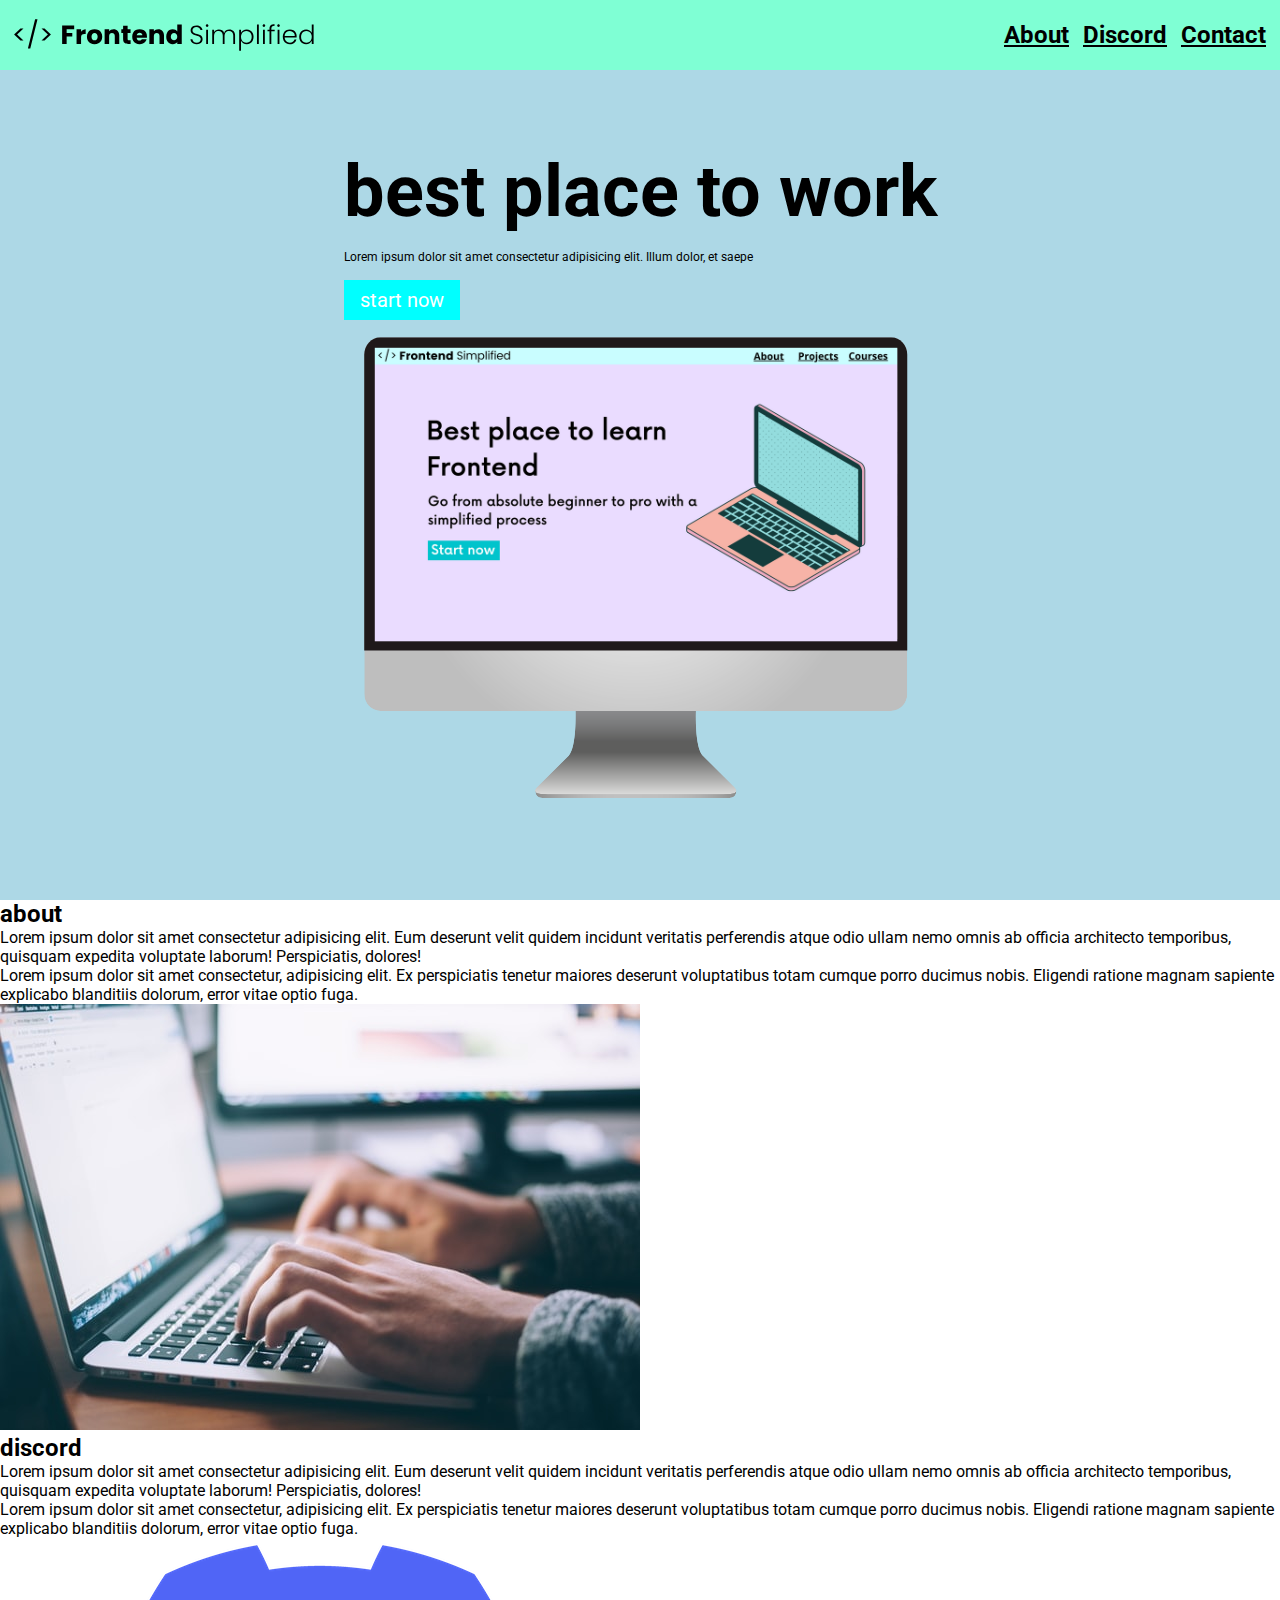
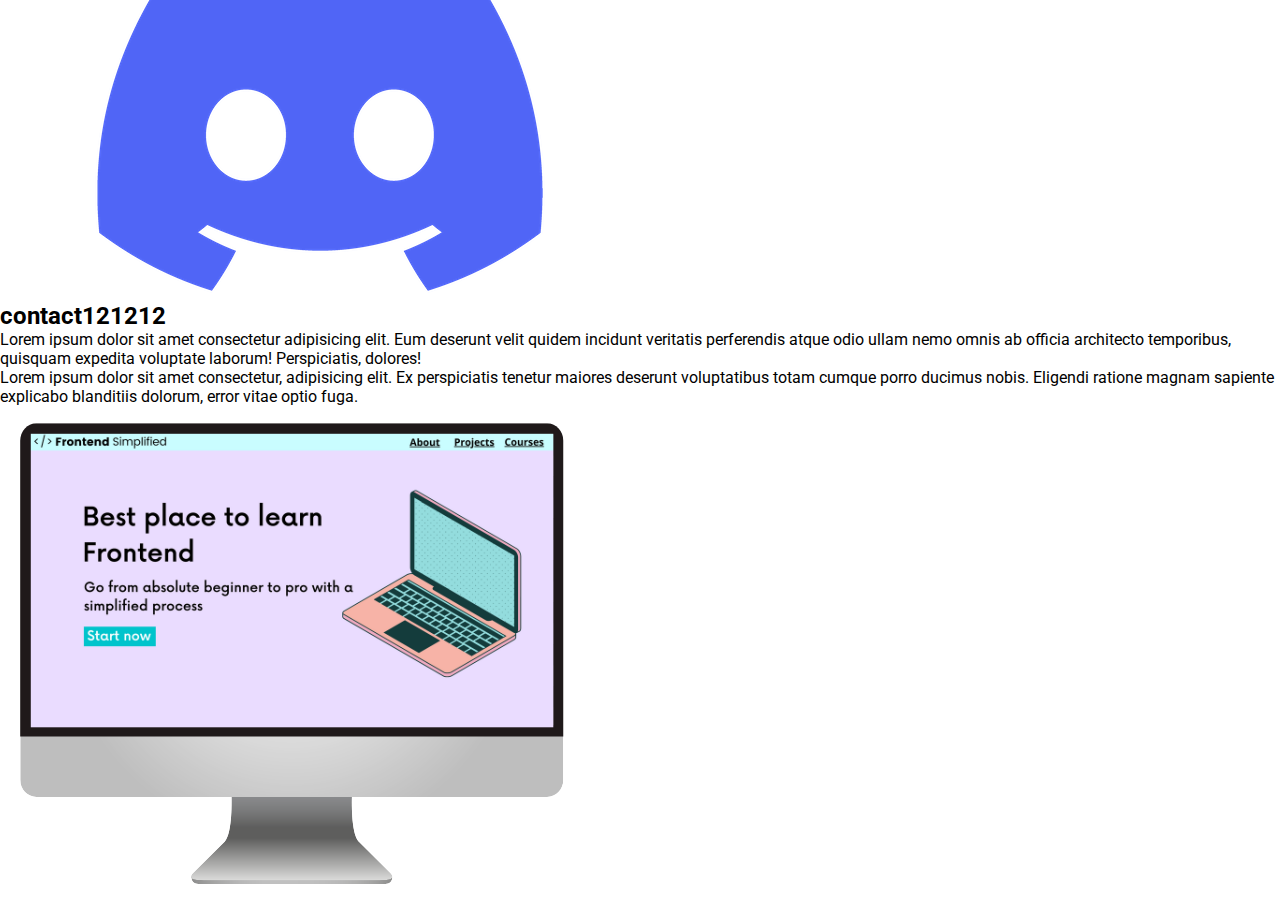
==== index.html @ 96d6c7a9 "emphasise the name" ====
<!DOCTYPE html>
<html lang="en">
  <head>
    <meta charset="UTF-8" />
    <meta http-equiv="X-UA-Compatible" content="IE=edge" />
    <meta name="viewport" content="width=device-width, initial-scale=1.0" />
    <title>Document</title>
    <link rel="stylesheet" href="style.css">
  </head>
  <body>
    <section>
      <nav>
        <img src="./POOP/FES.svg" class="logo" alt="" />
        <ul>
          <li>
            <a href="#about">About</a>
          </li>
          <li>
            <a href="#discord">Discord</a>
          </li>
          <li>
            <a href="#contact">Contact</a>
          </li>
        </ul>
      </nav>
      <header>
        <div>
          <div>
           <h1>best place to work</h1>
            <p class="subheader">
           Lorem ipsum dolor sit amet consectetur adipisicing elit. Illum dolor, et saepe</p> 
           <button>start now</button>
        </div>
         <figure>
           <img src="./POOP/laptop.png" alt="" />
         </figure>
        </div>
      </header>
    </section>



    <main>
        <section id="#about">
           <h2>about</h2>
           <div>
           <p>
            Lorem ipsum dolor sit amet consectetur adipisicing elit. Eum deserunt velit quidem incidunt veritatis perferendis atque odio ullam nemo omnis ab officia architecto temporibus, quisquam expedita voluptate laborum! Perspiciatis, dolores!
           </p>
           Lorem ipsum dolor sit amet consectetur, adipisicing elit. Ex perspiciatis tenetur maiores deserunt voluptatibus totam cumque porro ducimus nobis. Eligendi ratione magnam sapiente explicabo blanditiis dolorum, error vitae optio fuga.
           </p>
           </div>
           <figure>
            <img src="./POOP/about.jpg" alt="">
           </figure>
        </section>

        <section id="#discord">
            <h2>discord
            </h2>
            <div>
            <p>
             Lorem ipsum dolor sit amet consectetur adipisicing elit. Eum deserunt velit quidem incidunt veritatis perferendis atque odio ullam nemo omnis ab officia architecto temporibus, quisquam expedita voluptate laborum! Perspiciatis, dolores!
            </p>
            Lorem ipsum dolor sit amet consectetur, adipisicing elit. Ex perspiciatis tenetur maiores deserunt voluptatibus totam cumque porro ducimus nobis. Eligendi ratione magnam sapiente explicabo blanditiis dolorum, error vitae optio fuga.
            </p>
            </div>
            <figure>
             <img src="./POOP/discord.png" alt="">
            </figure>
         </section>
 
         <section id="#contact">
            <h2>contact121212</h2>
            <div>
            <p>
             Lorem ipsum dolor sit amet consectetur adipisicing elit. Eum deserunt velit quidem incidunt veritatis perferendis atque odio ullam nemo omnis ab officia architecto temporibus, quisquam expedita voluptate laborum! Perspiciatis, dolores!
            </p>
            Lorem ipsum dolor sit amet consectetur, adipisicing elit. Ex perspiciatis tenetur maiores deserunt voluptatibus totam cumque porro ducimus nobis. Eligendi ratione magnam sapiente explicabo blanditiis dolorum, error vitae optio fuga.
            </p>
            </div>
            <figure>
             <img src="./POOP/laptop.png" alt="">
            </figure>
         </section>
         </main>
  </body>
</html>
---- style.css ----
@import url('https://fonts.googleapis.com/css2?family=Roboto:ital,wght@0,100;0,300;0,400;0,500;0,700;0,900;1,100;1,300;1,400;1,500;1,700;1,900&display=swap'); 
*{ 
    margin: 0;
    padding: 0;
    box-sizing: border-box;
    font-family: 'Roboto', sans-serif;
}

nav{
    height: 70px;
    display: flex;
   justify-content: space-between;
   align-items: center;
   background-color: aquamarine; 
   padding: 0 14px;
}


header{
    background-color: lightblue;
    height: calc(100vh - 70px);
    display: flex;
    justify-content: center;
   align-items: center;
  
}

h1{
    font-size: 72px;
}


.subheader{
    font-size: 12px;
    margin: 16px 0 16px 0;
}

 button{
    background-color: cyan;
    color: white;
    border: none;
    padding: 8px 16px;
    font-size: 20px;
    cursor: pointer; 
}
    

a{
    color: black;
    font-size: 24px;
    font-weight: 700;
}

.logo{
   width: 300px;
}

ul{
    display: flex;
}
li{
    list-style-type: none;
    padding-left: 14px;
}
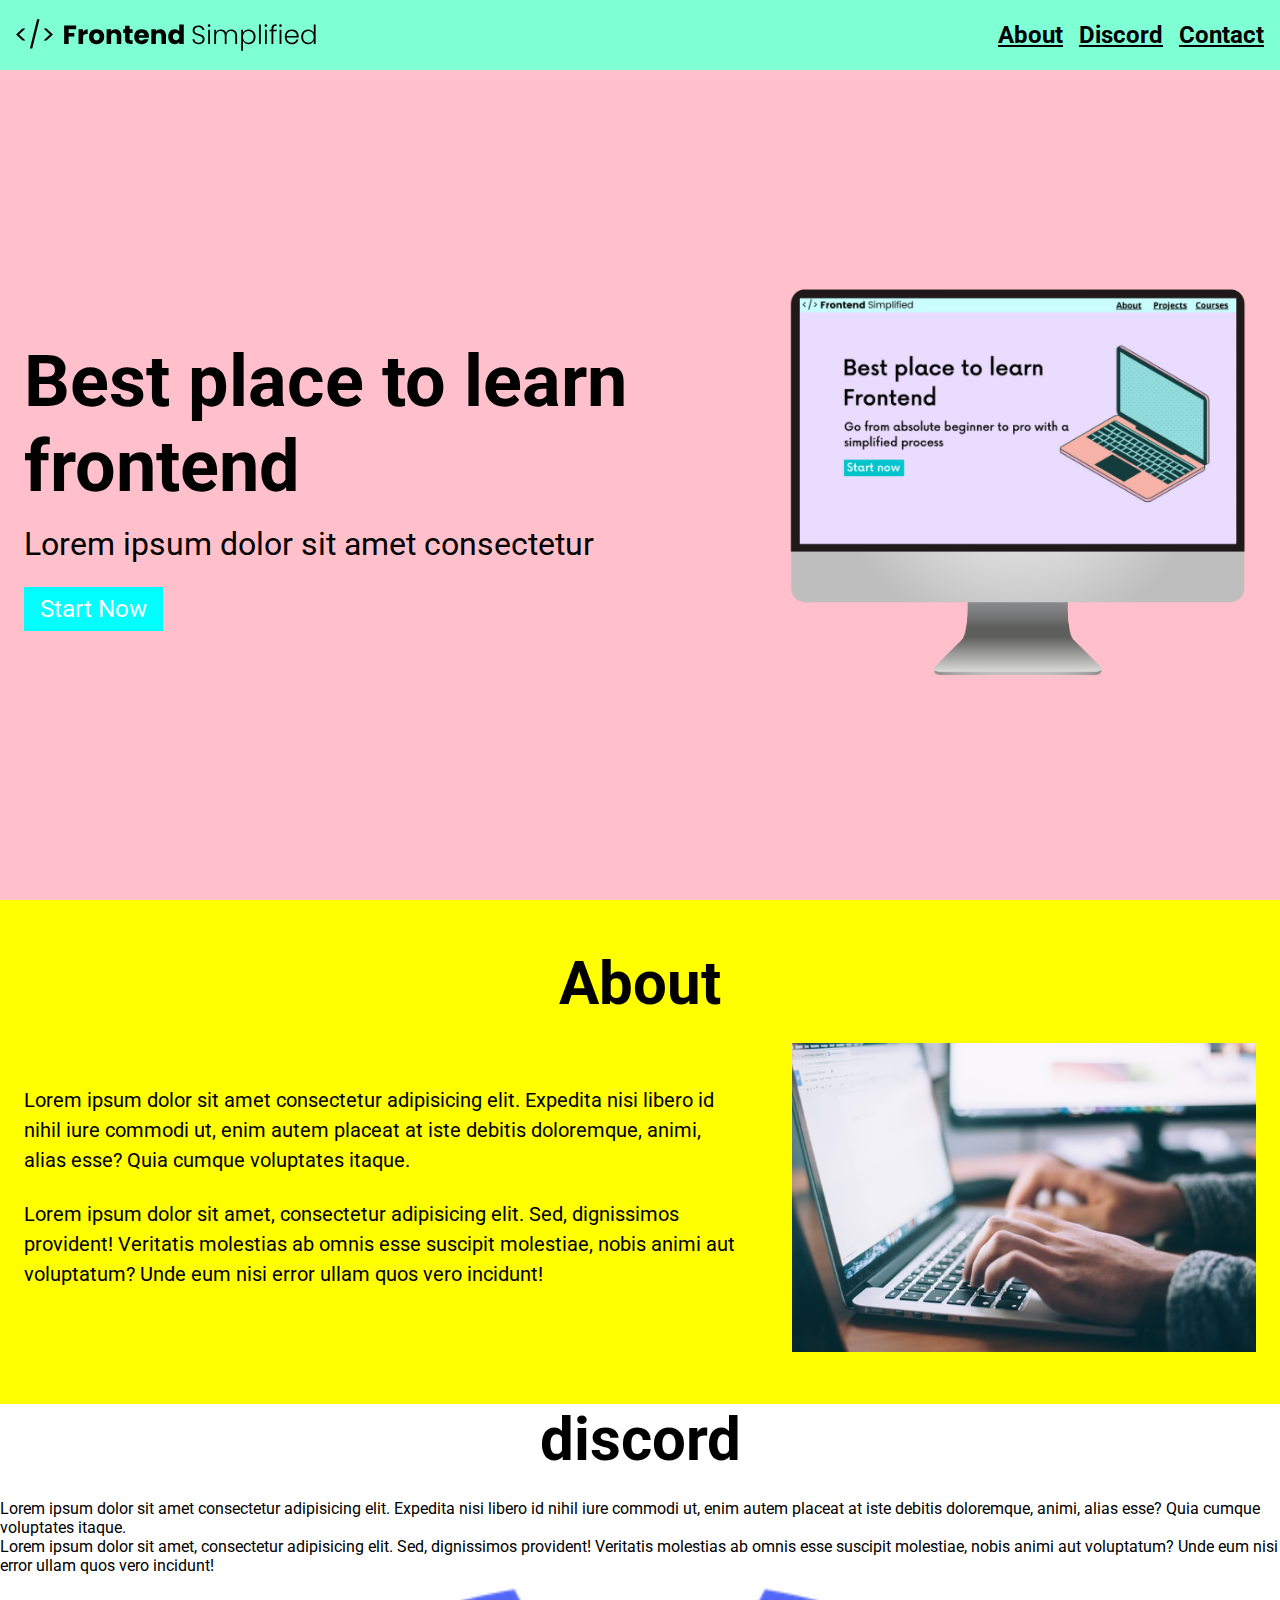
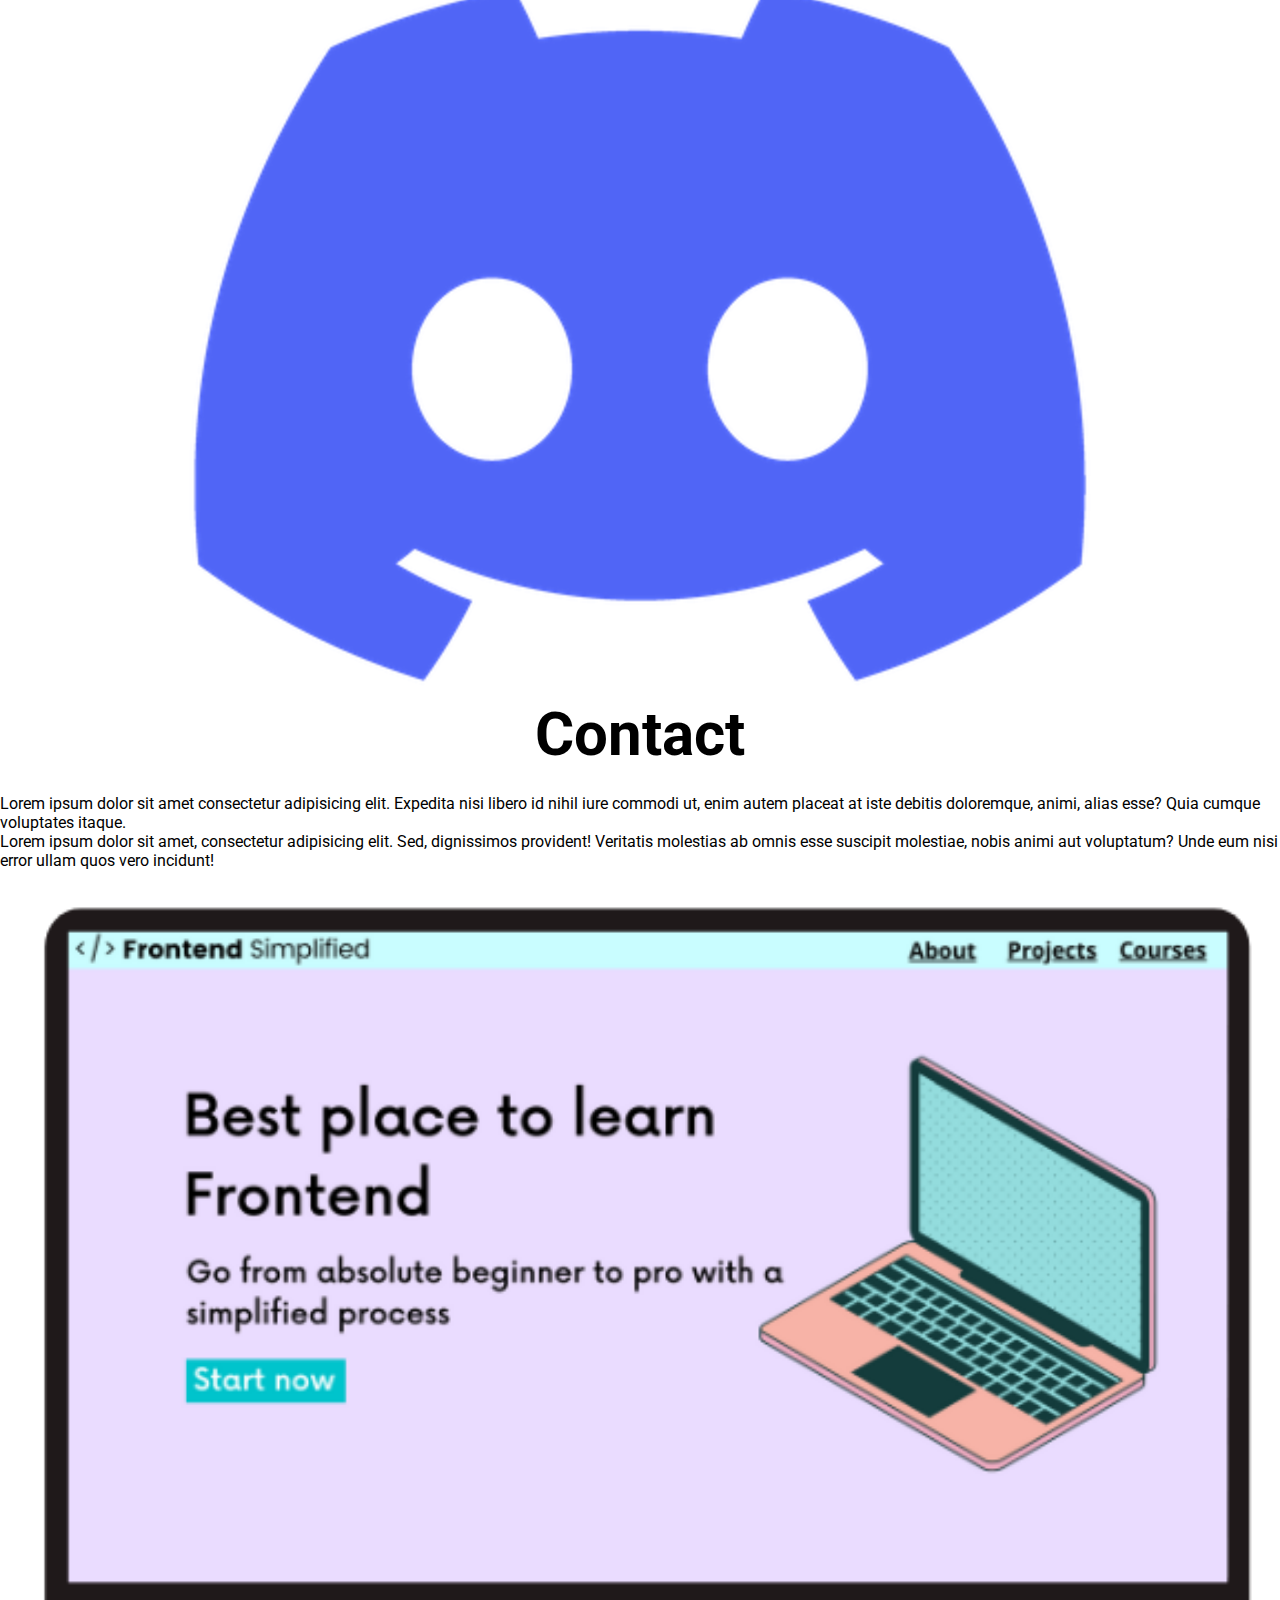
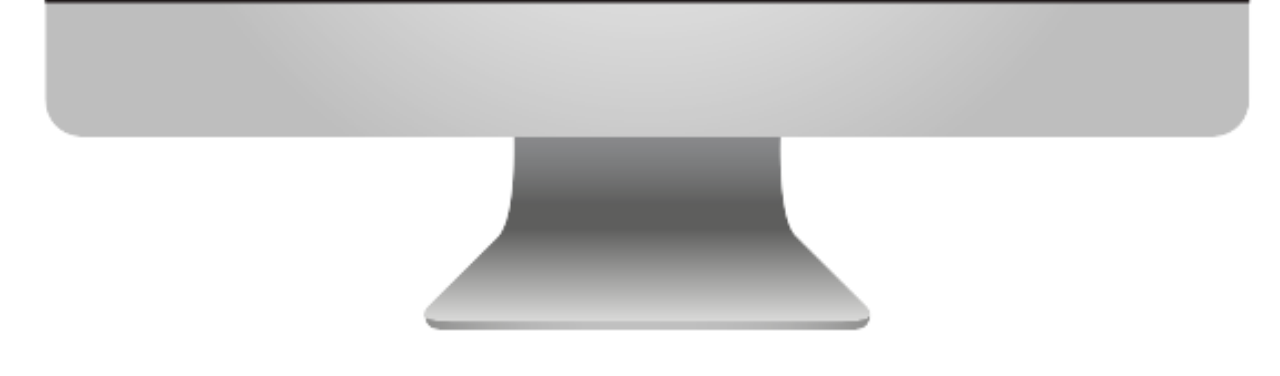
==== commit a317d639: "emphasise the name" ====
--- a/index.html
+++ b/index.html
@@ -5,84 +5,97 @@
     <meta http-equiv="X-UA-Compatible" content="IE=edge" />
     <meta name="viewport" content="width=device-width, initial-scale=1.0" />
     <title>Document</title>
-    <link rel="stylesheet" href="style.css">
+    <link rel="stylesheet" href="style.css" />
   </head>
+
   <body>
     <section>
       <nav>
         <img src="./POOP/FES.svg" class="logo" alt="" />
         <ul>
-          <li>
-            <a href="#about">About</a>
-          </li>
-          <li>
-            <a href="#discord">Discord</a>
-          </li>
-          <li>
-            <a href="#contact">Contact</a>
-          </li>
+          <li><a href="#about">About</a></li>
+          <li><a href="#discord">Discord</a></li>
+          <li><a href="#contact">Contact</a></li>
         </ul>
       </nav>
       <header>
         <div>
-          <div>
-           <h1>best place to work</h1>
-            <p class="subheader">
-           Lorem ipsum dolor sit amet consectetur adipisicing elit. Illum dolor, et saepe</p> 
-           <button>start now</button>
-        </div>
+          <div class="row">
+            <h1>Best place to learn frontend</h1>
+          </div>
+          <p class="subheader">Lorem ipsum dolor sit amet consectetur</p>
+          <button>Start Now</button>
+         </div>
          <figure>
-           <img src="./POOP/laptop.png" alt="" />
+          <img src="./POOP/laptop.png" class="lap" alt="home page" />
          </figure>
-        </div>
+         </div>
       </header>
     </section>
+    <main>
+      <section id="about">
+        <h2>About</h2>
+        <div  class="section__desription">
+          <div class="section__desription--wrapper">
+          <p class="section__desription--para">
+            Lorem ipsum dolor sit amet consectetur adipisicing elit. Expedita
+            nisi libero id nihil iure commodi ut, enim autem placeat at iste
+            debitis doloremque, animi, alias esse? Quia cumque voluptates
+            itaque.
+          </p>
+          <p class="section__desription--para">
+            Lorem ipsum dolor sit amet, consectetur adipisicing elit. Sed,
+            dignissimos provident! Veritatis molestias ab omnis esse suscipit
+            molestiae, nobis animi aut voluptatum? Unde eum nisi error ullam
+            quos vero incidunt!
+          </p>
+        </div>
+       <figure class="about__img--wrapper">
+        <img src="./POOP/about.jpg" alt="" />
+       </figure>
+       </div>
+       </section>
+      <section id="discord">
+        <h2>discord</h2>
+        <div>
+          <p>
+            Lorem ipsum dolor sit amet consectetur adipisicing elit. Expedita
+            nisi libero id nihil iure commodi ut, enim autem placeat at iste
+            debitis doloremque, animi, alias esse? Quia cumque voluptates
+            itaque.
+          </p>
+          <p>
+            Lorem ipsum dolor sit amet, consectetur adipisicing elit. Sed,
+            dignissimos provident! Veritatis molestias ab omnis esse suscipit
+            molestiae, nobis animi aut voluptatum? Unde eum nisi error ullam
+            quos vero incidunt!
+          </p>
+        </div>
+      </section>
+      <figure>
+        <img src="./POOP/discord.png" alt="" />
+      </figure>
 
-
-
-    <main>
-        <section id="#about">
-           <h2>about</h2>
-           <div>
-           <p>
-            Lorem ipsum dolor sit amet consectetur adipisicing elit. Eum deserunt velit quidem incidunt veritatis perferendis atque odio ullam nemo omnis ab officia architecto temporibus, quisquam expedita voluptate laborum! Perspiciatis, dolores!
-           </p>
-           Lorem ipsum dolor sit amet consectetur, adipisicing elit. Ex perspiciatis tenetur maiores deserunt voluptatibus totam cumque porro ducimus nobis. Eligendi ratione magnam sapiente explicabo blanditiis dolorum, error vitae optio fuga.
-           </p>
-           </div>
-           <figure>
-            <img src="./POOP/about.jpg" alt="">
-           </figure>
-        </section>
-
-        <section id="#discord">
-            <h2>discord
-            </h2>
-            <div>
-            <p>
-             Lorem ipsum dolor sit amet consectetur adipisicing elit. Eum deserunt velit quidem incidunt veritatis perferendis atque odio ullam nemo omnis ab officia architecto temporibus, quisquam expedita voluptate laborum! Perspiciatis, dolores!
-            </p>
-            Lorem ipsum dolor sit amet consectetur, adipisicing elit. Ex perspiciatis tenetur maiores deserunt voluptatibus totam cumque porro ducimus nobis. Eligendi ratione magnam sapiente explicabo blanditiis dolorum, error vitae optio fuga.
-            </p>
-            </div>
-            <figure>
-             <img src="./POOP/discord.png" alt="">
-            </figure>
-         </section>
- 
-         <section id="#contact">
-            <h2>contact121212</h2>
-            <div>
-            <p>
-             Lorem ipsum dolor sit amet consectetur adipisicing elit. Eum deserunt velit quidem incidunt veritatis perferendis atque odio ullam nemo omnis ab officia architecto temporibus, quisquam expedita voluptate laborum! Perspiciatis, dolores!
-            </p>
-            Lorem ipsum dolor sit amet consectetur, adipisicing elit. Ex perspiciatis tenetur maiores deserunt voluptatibus totam cumque porro ducimus nobis. Eligendi ratione magnam sapiente explicabo blanditiis dolorum, error vitae optio fuga.
-            </p>
-            </div>
-            <figure>
-             <img src="./POOP/laptop.png" alt="">
-            </figure>
-         </section>
-         </main>
+      <section id="Contact">
+        <h2>Contact</h2>
+        <div>
+          <p>
+            Lorem ipsum dolor sit amet consectetur adipisicing elit. Expedita
+            nisi libero id nihil iure commodi ut, enim autem placeat at iste
+            debitis doloremque, animi, alias esse? Quia cumque voluptates
+            itaque.
+          </p>
+          <p>
+            Lorem ipsum dolor sit amet, consectetur adipisicing elit. Sed,
+            dignissimos provident! Veritatis molestias ab omnis esse suscipit
+            molestiae, nobis animi aut voluptatum? Unde eum nisi error ullam
+            quos vero incidunt!
+          </p>
+        </div>
+      </section>
+      <figure>
+        <img src="./POOP/laptop.png" alt="" />
+      </figure>
+    </main>
   </body>
 </html>
--- a/style.css
+++ b/style.css
@@ -1,64 +1,112 @@
- @import url('https://fonts.googleapis.com/css2?family=Roboto:ital,wght@0,100;0,300;0,400;0,500;0,700;0,900;1,100;1,300;1,400;1,500;1,700;1,900&display=swap'); 
-*{ 
-    margin: 0;
-    padding: 0;
-    box-sizing: border-box;
-    font-family: 'Roboto', sans-serif;
+@import url("https://fonts.googleapis.com/css2?family=Roboto:ital,wght@0,100;0,300;0,400;0,500;0,700;0,900;1,100;1,300;1,400;1,500;1,700;1,900&display=swap");
+
+* {
+  padding: 0;
+  margin: 0;
+  box-sizing: border-box;
+  font-family: "Roboto", sans-serif;
 }
 
-nav{
-    height: 70px;
-    display: flex;
-   justify-content: space-between;
-   align-items: center;
-   background-color: aquamarine; 
-   padding: 0 14px;
+nav {
+  height: 70px;
+  display: flex;
+  justify-content: space-between;
+  align-items: center;
+  padding: 0 16px;
+  background-color: aquamarine;
 }
 
-
-header{
-    background-color: lightblue;
-    height: calc(100vh - 70px);
-    display: flex;
-    justify-content: center;
-   align-items: center;
-  
+header {
+  background-color: pink;
+  height: calc(100vh - 70px);
+  padding: 24px;
+  display: flex;
+  align-items: center;
+  justify-content: center;
 }
 
-h1{
-    font-size: 72px;
+h1 {
+  font-size: 72px;
 }
 
-
-.subheader{
-    font-size: 12px;
-    margin: 16px 0 16px 0;
+.subheader {
+  font-size: 32px;
+  margin: 16px 0 24px 0;
 }
 
- button{
-    background-color: cyan;
-    color: white;
-    border: none;
-    padding: 8px 16px;
-    font-size: 20px;
-    cursor: pointer; 
-}
-    
-
-a{
-    color: black;
-    font-size: 24px;
-    font-weight: 700;
+button {
+  background-color: aqua;
+  color: white;
+  border: none;
+  padding: 8px 16px;
+  font-size: 24px;
+  cursor: pointer;
 }
 
-.logo{
-   width: 300px;
+a {
+  color: black;
+  font-size: 24px;
+  font-weight: 700;
+}
+.logo {
+  width: 300px;
 }
 
-ul{
-    display: flex;
+ul {
+  display: flex;
 }
-li{
-    list-style-type: none;
-    padding-left: 14px;
+
+li {
+  list-style-type: none;
+  padding-left: 16px;
+}
+
+.row {
+  width: 100%;
+  max-width: 1300px;
+  display: flex;
+  align-items: center;
+  justify-content: center;
+}
+
+/*
+ABOUT
+
+*/
+
+#about{
+  padding: 48px 0;
+ background-color:yellow;
+}
+
+h2 {
+  font-size: 60px;
+  text-align: center;
+  margin-bottom: 24px;
+}
+
+.section__desription {
+  display: flex;
+  justify-content: center;
+  align-items: center;
+}
+
+.about__img--wrapper {
+  width: 40%;
+  padding: 0 24px;
+}
+
+img {
+  width: 100%;
+}
+
+.section__desription--wrapper{
+    width: 60%;
+    padding: 0 24px;
+}
+
+.section__desription--para{
+    font-size: 20px;
+    line-height: 1.5;
+    margin-bottom: 24px;
 }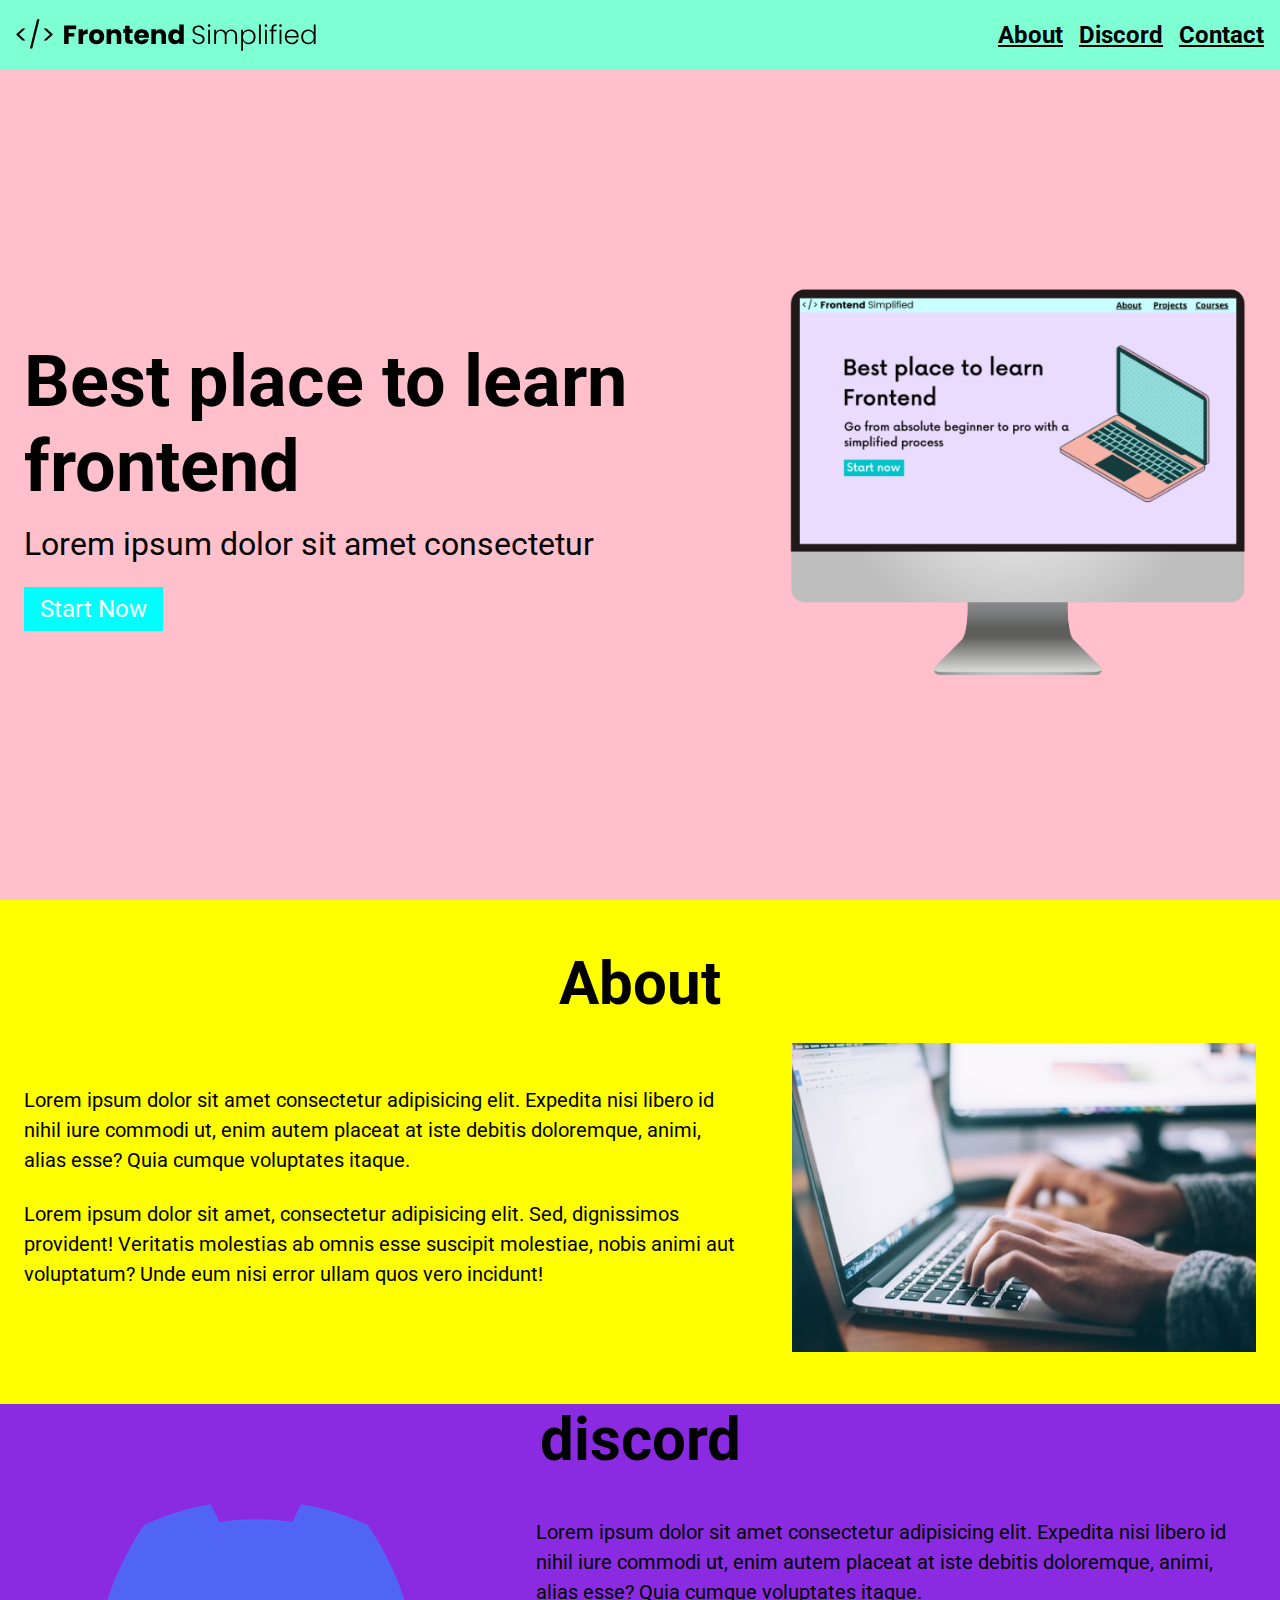
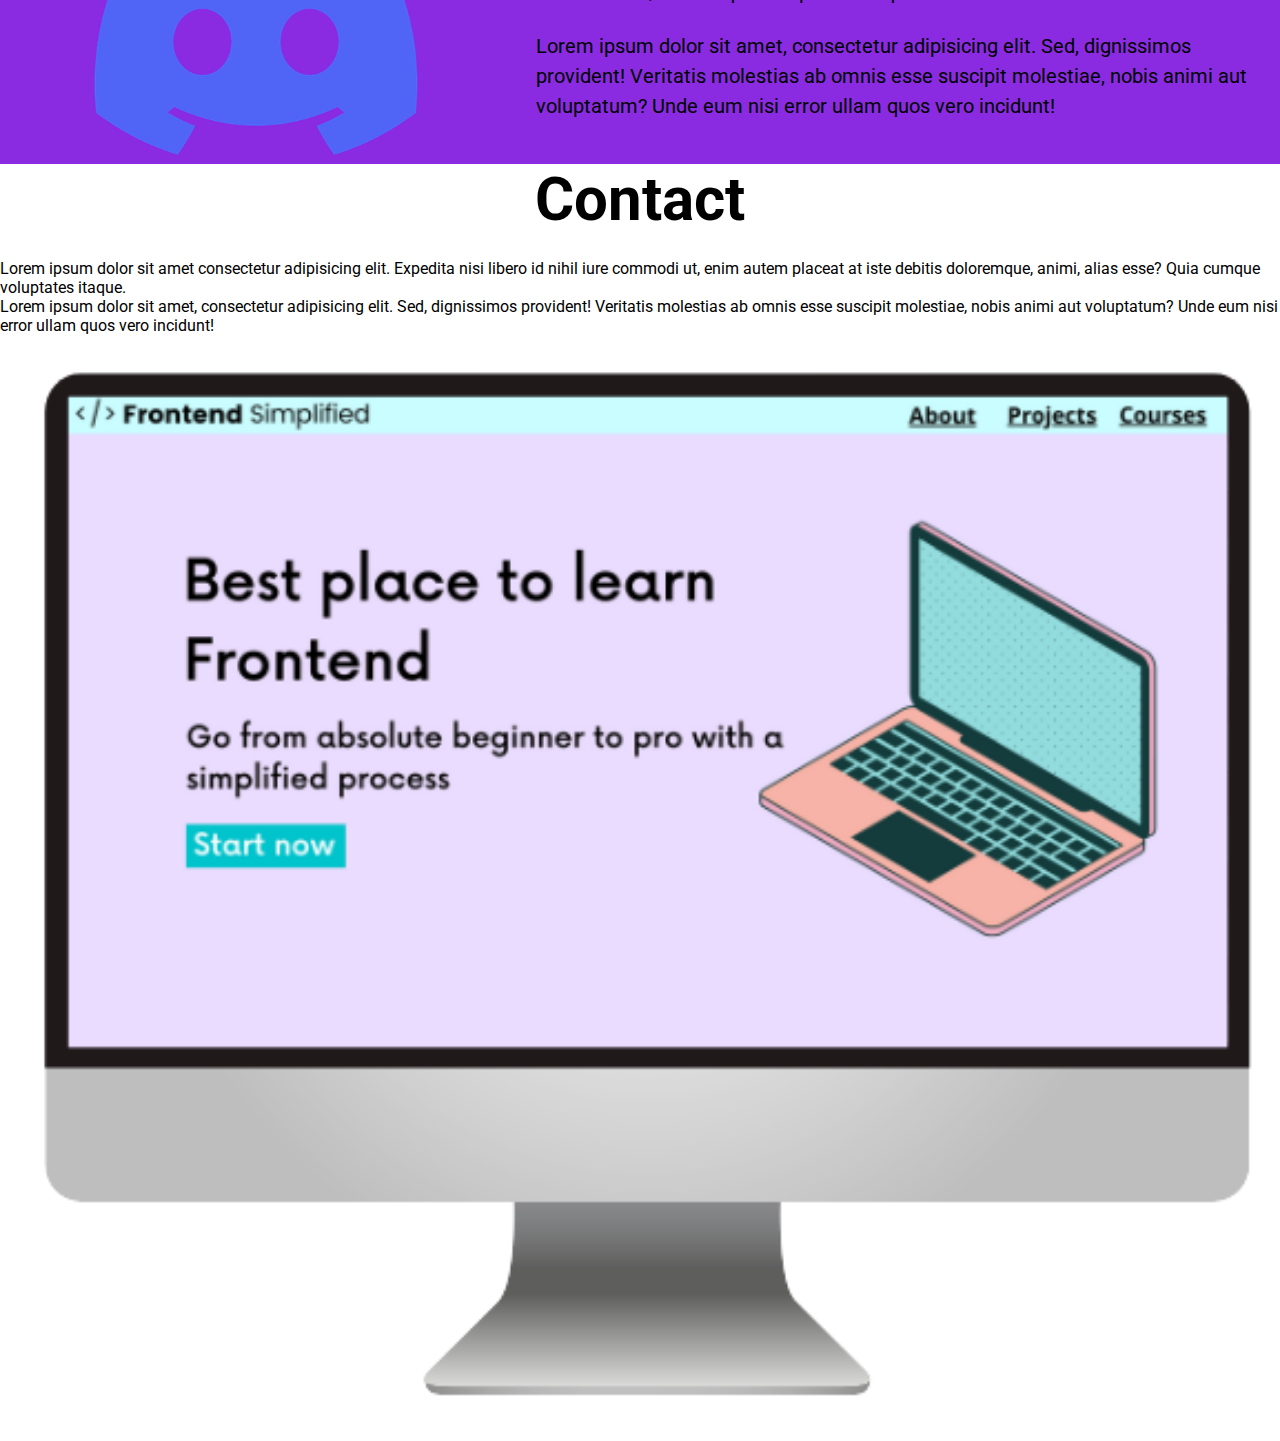
==== commit 95acb39e: "emphasise the name" ====
--- a/index.html
+++ b/index.html
@@ -57,24 +57,27 @@
        </section>
       <section id="discord">
         <h2>discord</h2>
-        <div>
-          <p>
+        <div class="section__desription">
+        <figure class="about__img--wrapper">
+          <img src="./POOP/discord.png" alt="" />
+        </figure>
+        <div class="section__desription--wrapper">
+          <p class="section__desription--para">
             Lorem ipsum dolor sit amet consectetur adipisicing elit. Expedita
             nisi libero id nihil iure commodi ut, enim autem placeat at iste
             debitis doloremque, animi, alias esse? Quia cumque voluptates
             itaque.
           </p>
-          <p>
+          <p class="section__desription--para">
             Lorem ipsum dolor sit amet, consectetur adipisicing elit. Sed,
             dignissimos provident! Veritatis molestias ab omnis esse suscipit
             molestiae, nobis animi aut voluptatum? Unde eum nisi error ullam
             quos vero incidunt!
           </p>
         </div>
+      </div>
       </section>
-      <figure>
-        <img src="./POOP/discord.png" alt="" />
-      </figure>
+
 
       <section id="Contact">
         <h2>Contact</h2>
--- a/style.css
+++ b/style.css
@@ -69,14 +69,9 @@
   justify-content: center;
 }
 
-/*
-ABOUT
-
-*/
-
-#about{
+#about {
   padding: 48px 0;
- background-color:yellow;
+  background-color: yellow;
 }
 
 h2 {
@@ -100,13 +95,22 @@
   width: 100%;
 }
 
-.section__desription--wrapper{
-    width: 60%;
-    padding: 0 24px;
+.section__desription--wrapper {
+  width: 60%;
+  padding: 0 24px;
 }
 
-.section__desription--para{
-    font-size: 20px;
-    line-height: 1.5;
-    margin-bottom: 24px;
+.section__desription--para {
+  font-size: 20px;
+  line-height: 1.5;
+  margin-bottom: 24px;
+}
+
+/*
+DISCORD
+
+*/
+
+#discord{
+  background-color: blueviolet;
 }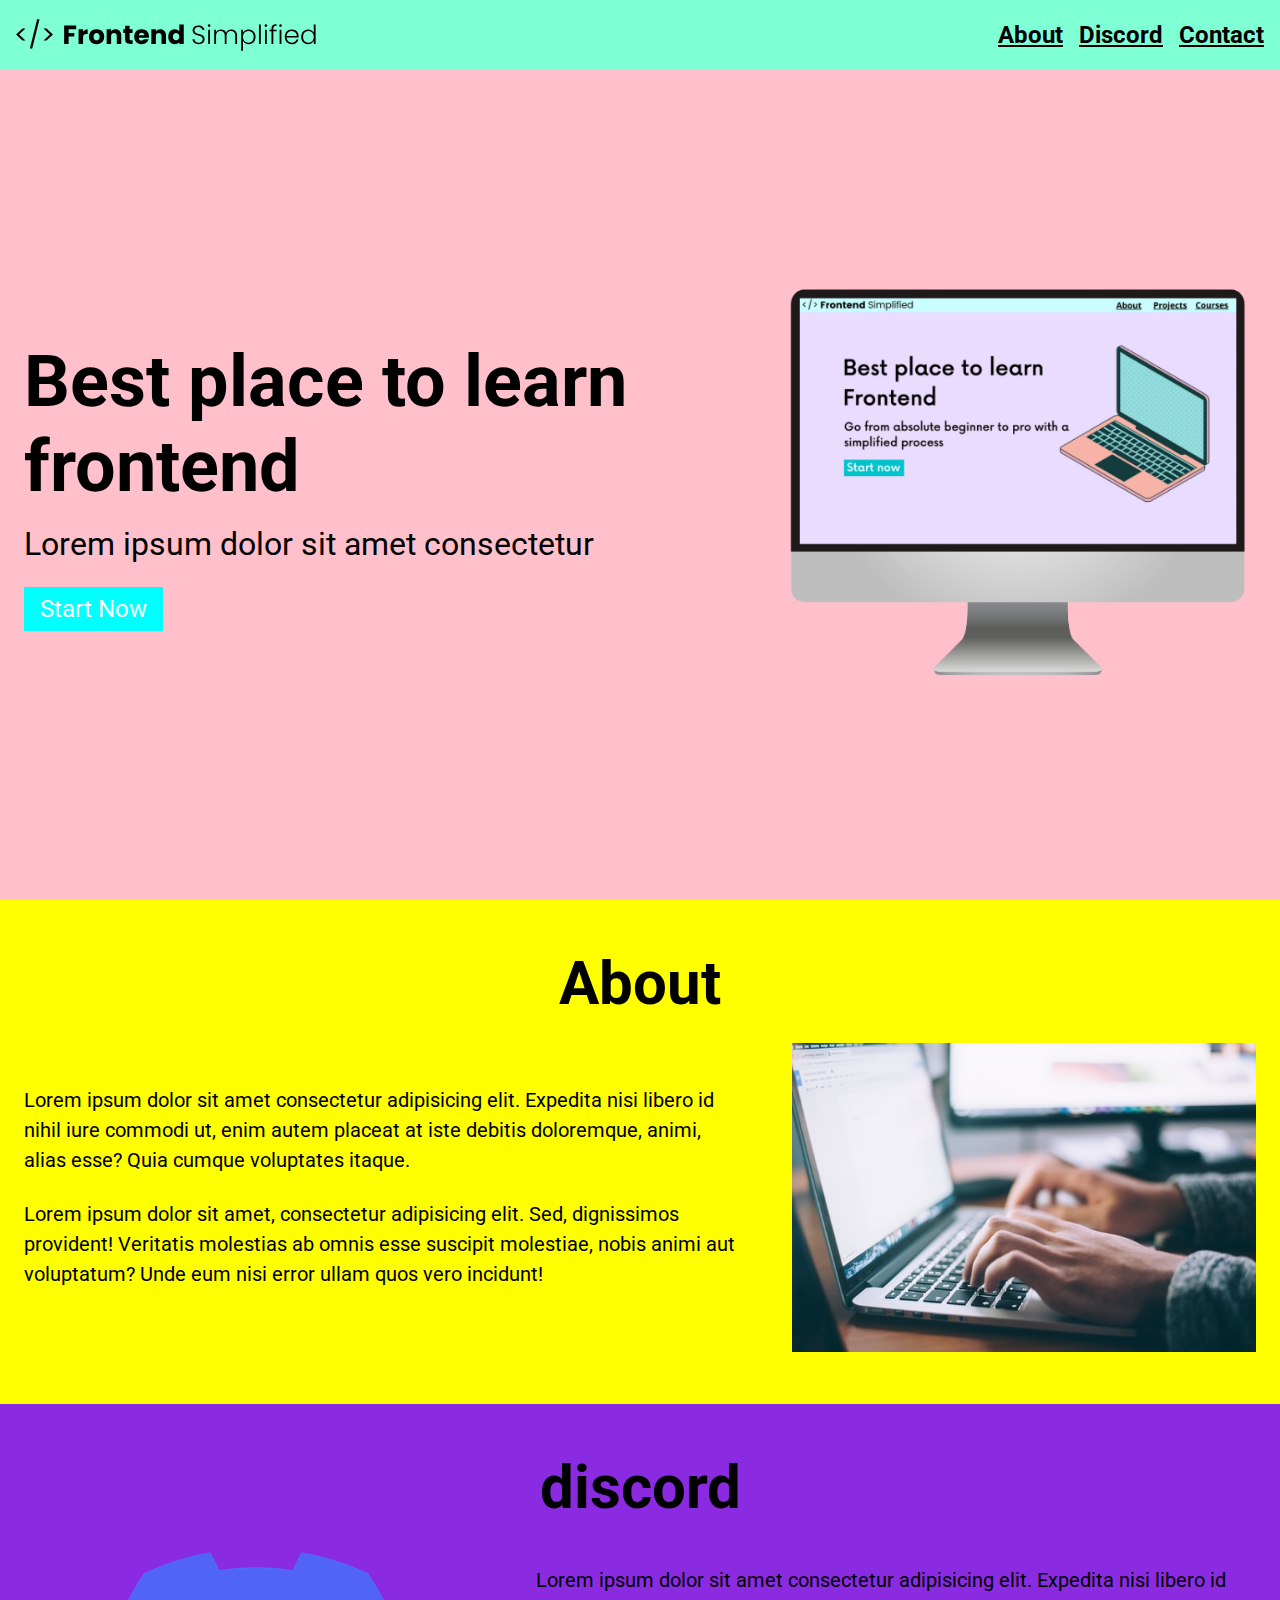
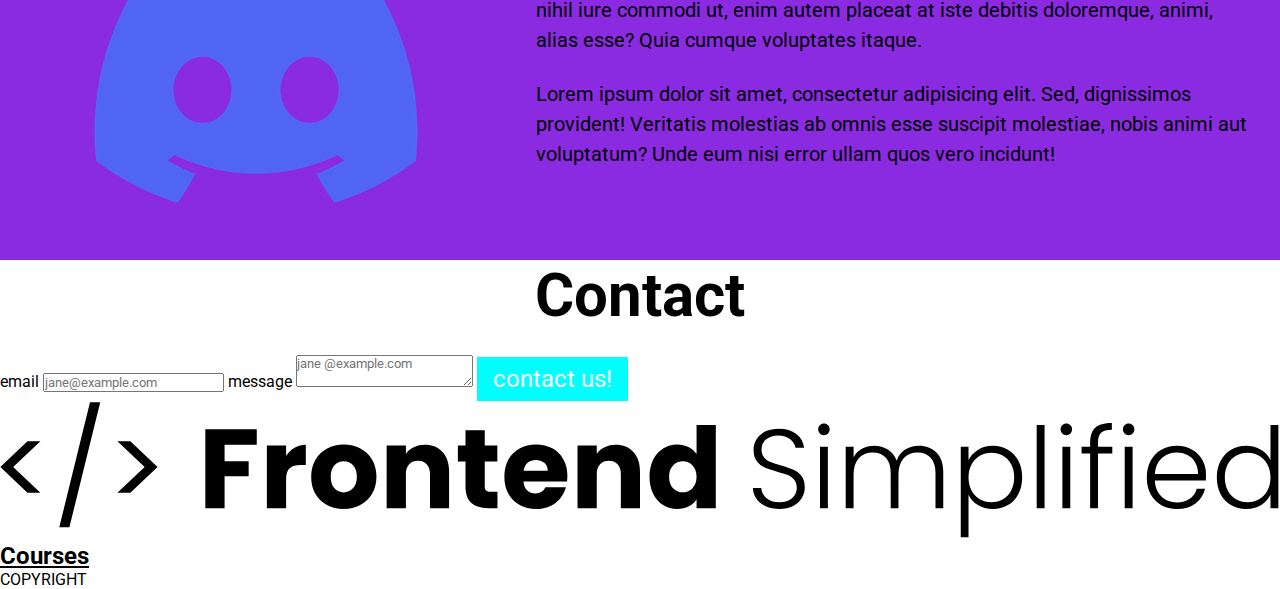
==== commit 435e8480: "emphasise the name" ====
--- a/index.html
+++ b/index.html
@@ -81,24 +81,24 @@
 
       <section id="Contact">
         <h2>Contact</h2>
-        <div>
-          <p>
-            Lorem ipsum dolor sit amet consectetur adipisicing elit. Expedita
-            nisi libero id nihil iure commodi ut, enim autem placeat at iste
-            debitis doloremque, animi, alias esse? Quia cumque voluptates
-            itaque.
-          </p>
-          <p>
-            Lorem ipsum dolor sit amet, consectetur adipisicing elit. Sed,
-            dignissimos provident! Veritatis molestias ab omnis esse suscipit
-            molestiae, nobis animi aut voluptatum? Unde eum nisi error ullam
-            quos vero incidunt!
-          </p>
-        </div>
+        <form action="">
+          <span>email</span>
+          <input type="text" placeholder="jane@example.com"> 
+          <span>message</span>
+          <textarea type="text" placeholder="jane @example.com"></textarea>
+          <button>contact us!</button>
+        </form>
       </section>
-      <figure>
-        <img src="./POOP/laptop.png" alt="" />
-      </figure>
     </main>
+<footer>
+  <img src="./POOP/FES.svg" alt="">
+  <div>
+    <a href="#about"></a>
+    <a href="#discord"></a>
+    <a href="#contact"></a>
+    <a href="">Courses</a>
+    </div>
+    <p>COPYRIGHT</p>
+</footer>
   </body>
 </html>
--- a/style.css
+++ b/style.css
@@ -69,10 +69,12 @@
   justify-content: center;
 }
 
-#about {
-  padding: 48px 0;
+
+
+#about{
   background-color: yellow;
 }
+
 
 h2 {
   font-size: 60px;
@@ -106,6 +108,10 @@
   margin-bottom: 24px;
 }
 
+#about,#discord,#contact {
+  padding: 48px 0;
+}
+
 /*
 DISCORD
 
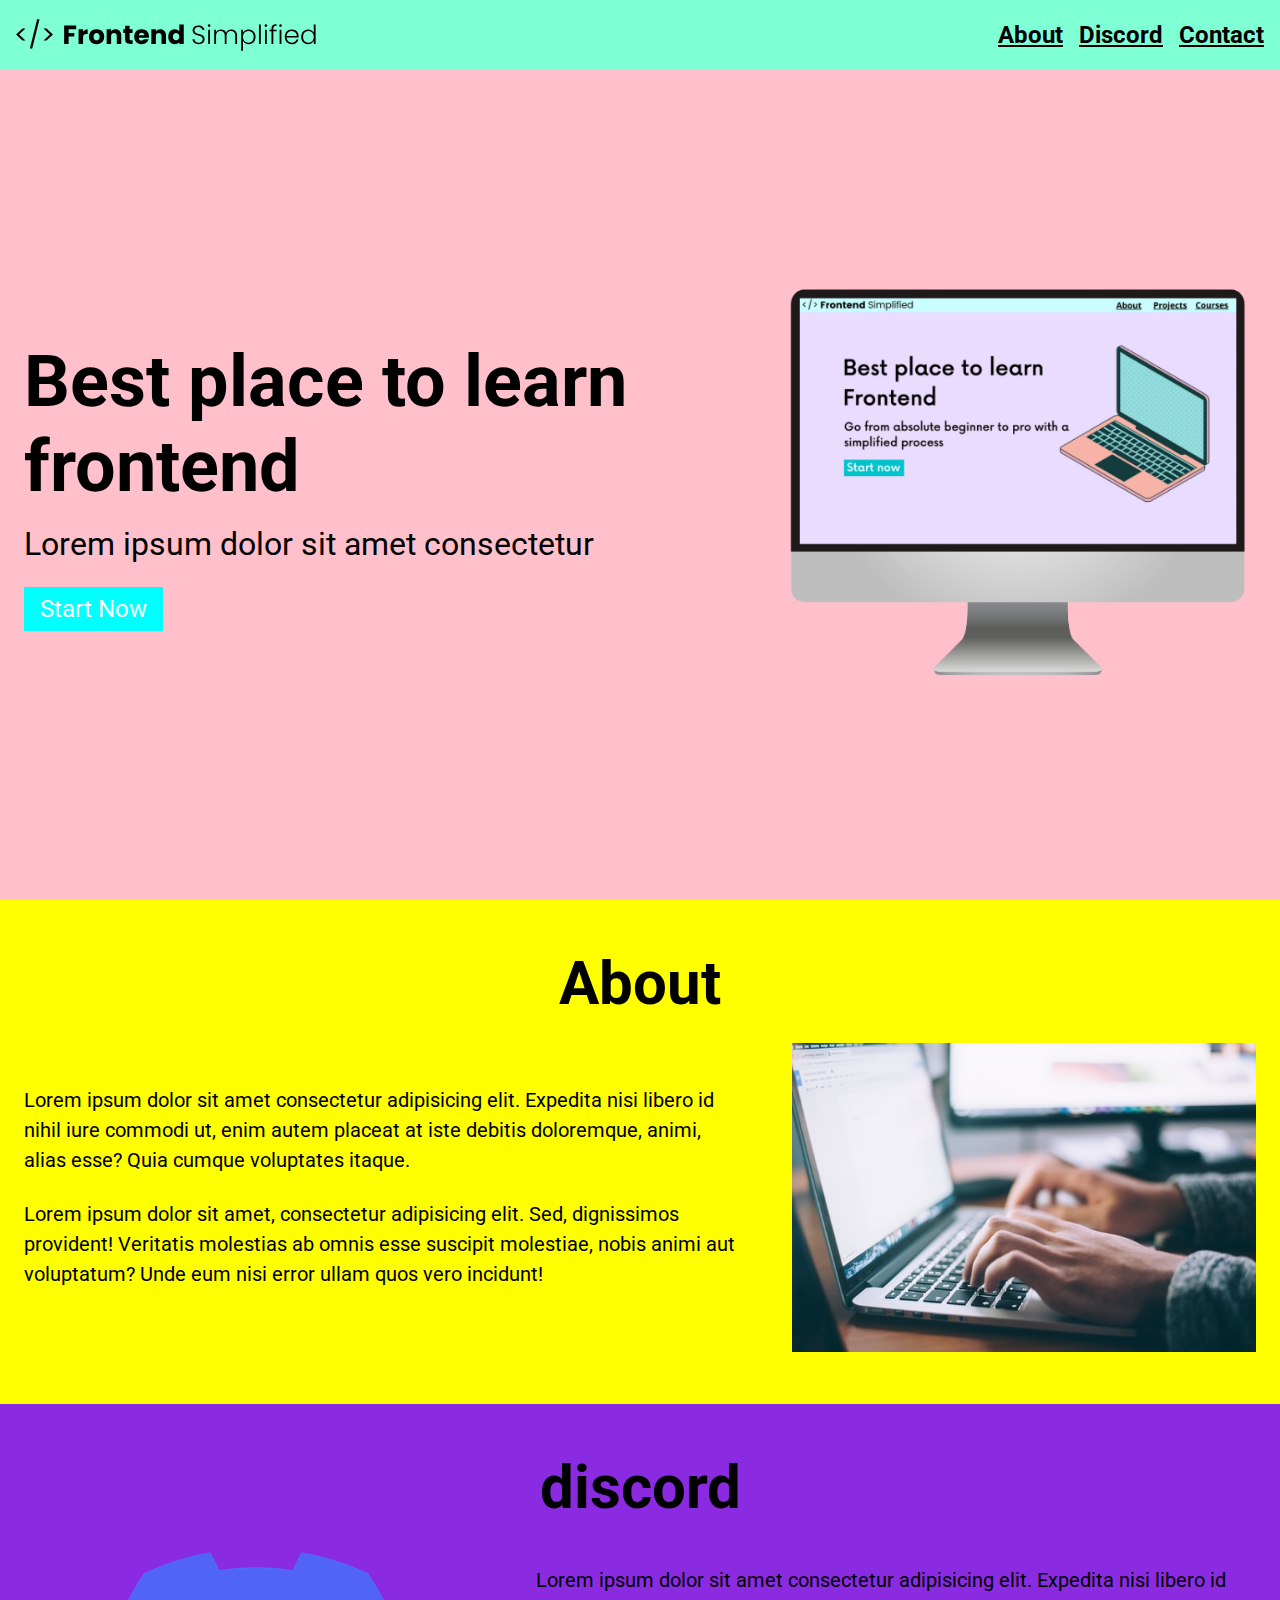
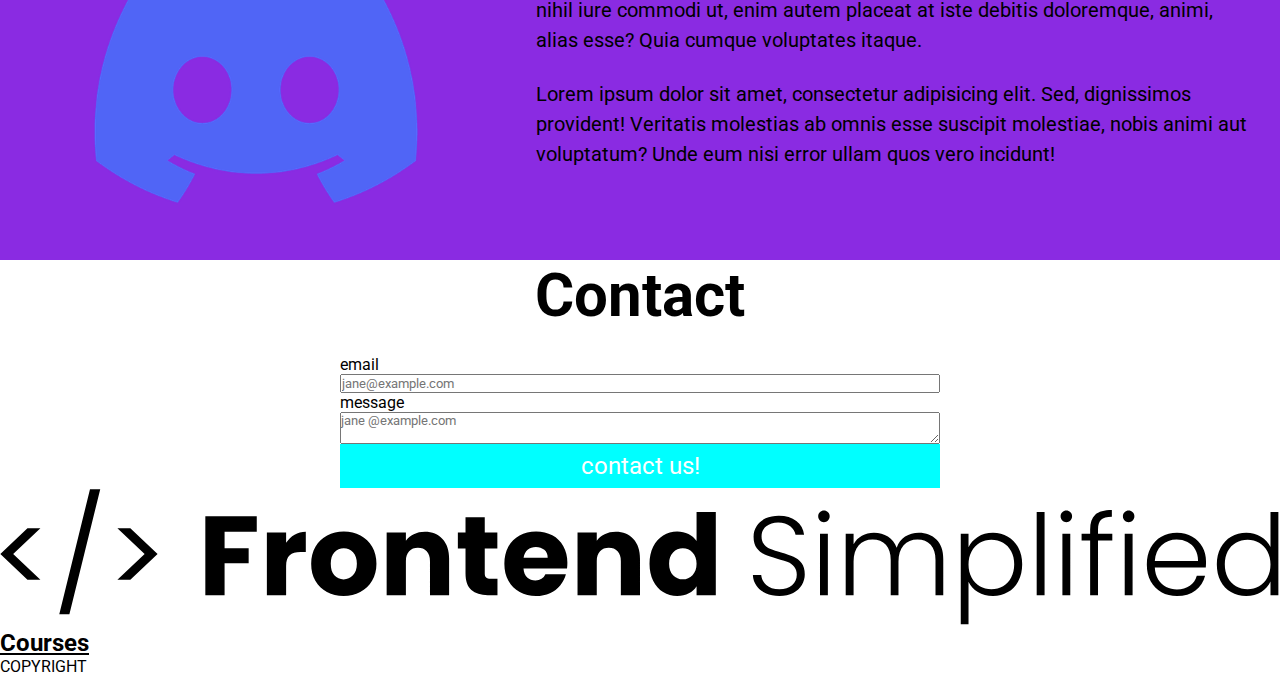
==== commit 1ed71b4b: "emphasise the name" ====
--- a/index.html
+++ b/index.html
@@ -83,7 +83,7 @@
         <h2>Contact</h2>
         <form action="">
           <span>email</span>
-          <input type="text" placeholder="jane@example.com"> 
+          <input type="email" placeholder="jane@example.com"> 
           <span>message</span>
           <textarea type="text" placeholder="jane @example.com"></textarea>
           <button>contact us!</button>
--- a/style.css
+++ b/style.css
@@ -119,4 +119,20 @@
 
 #discord{
   background-color: blueviolet;
+}
+
+/*
+CONTACT
+
+*/
+
+#contact{
+  background-color:gray;
+}
+form{
+  width: 100%;
+  max-width: 600px;
+  display: flex;
+  flex-direction: column;
+  margin: 0 auto;
 }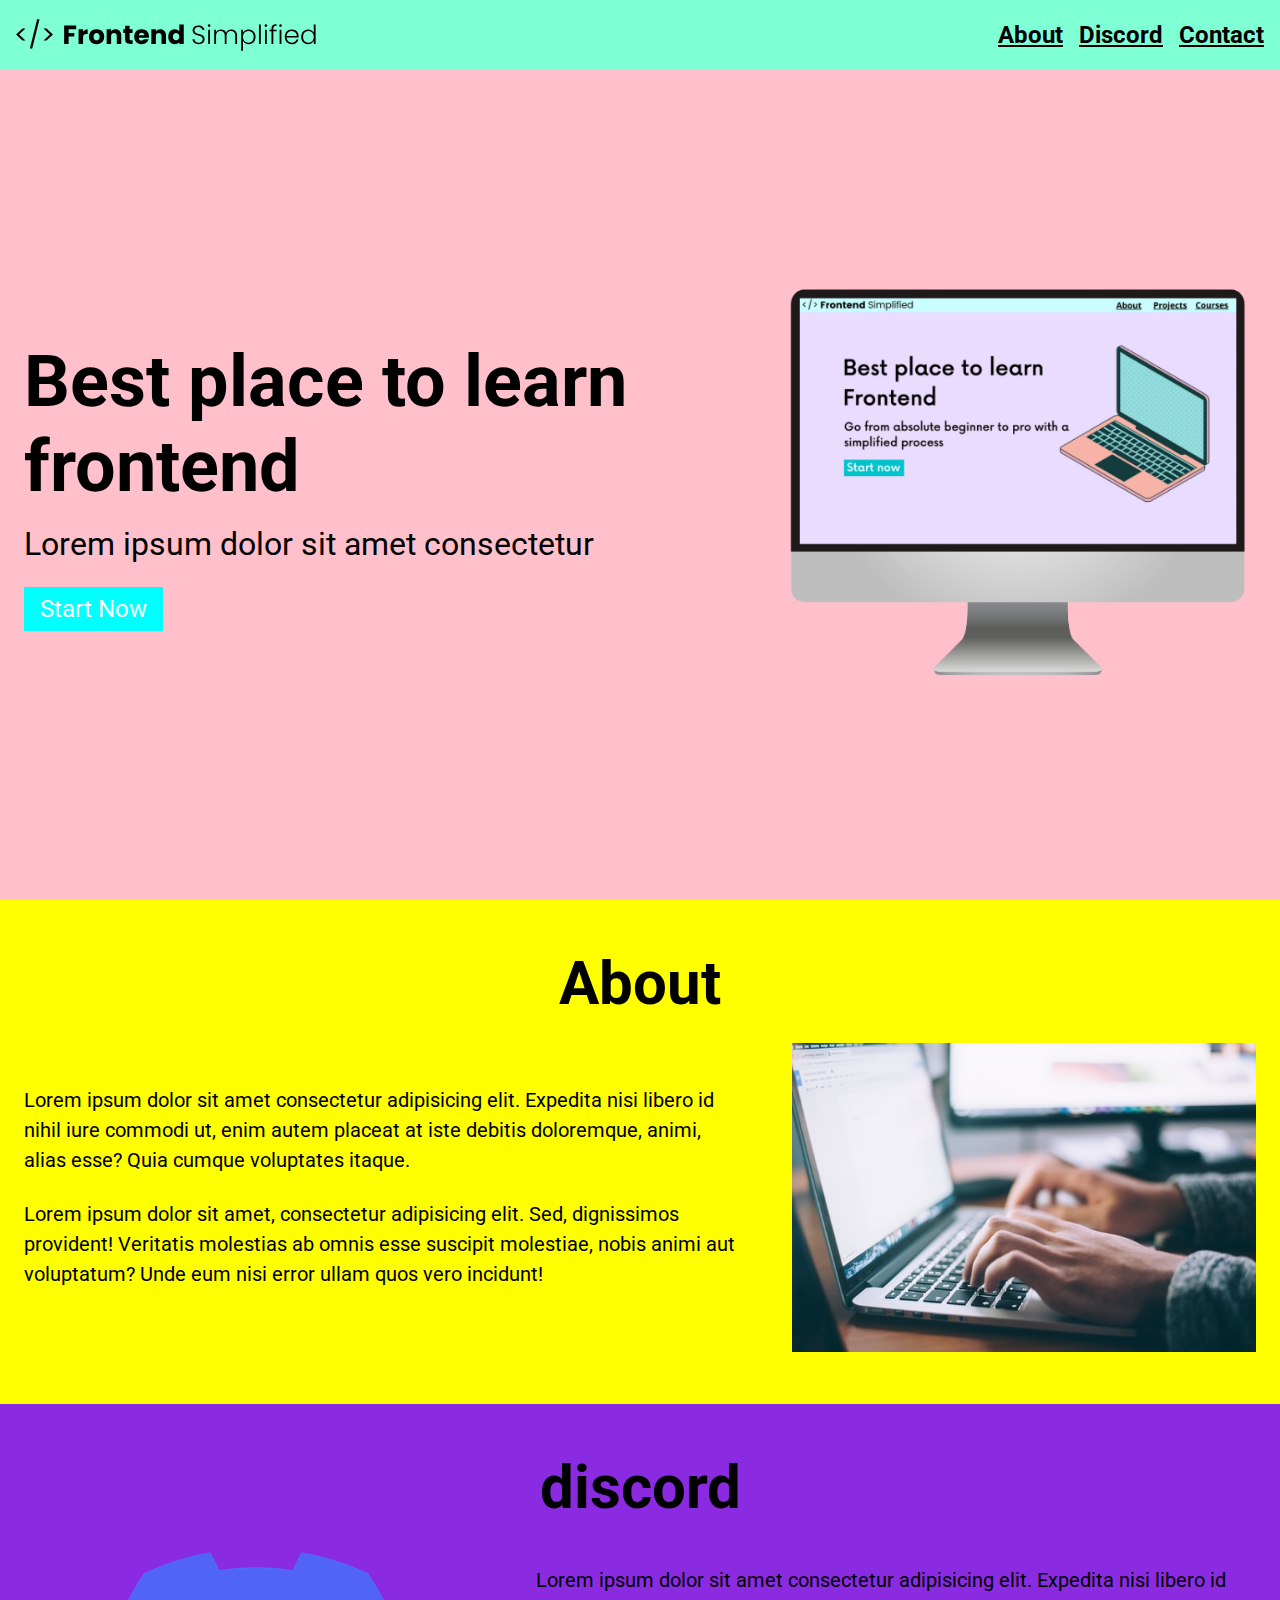
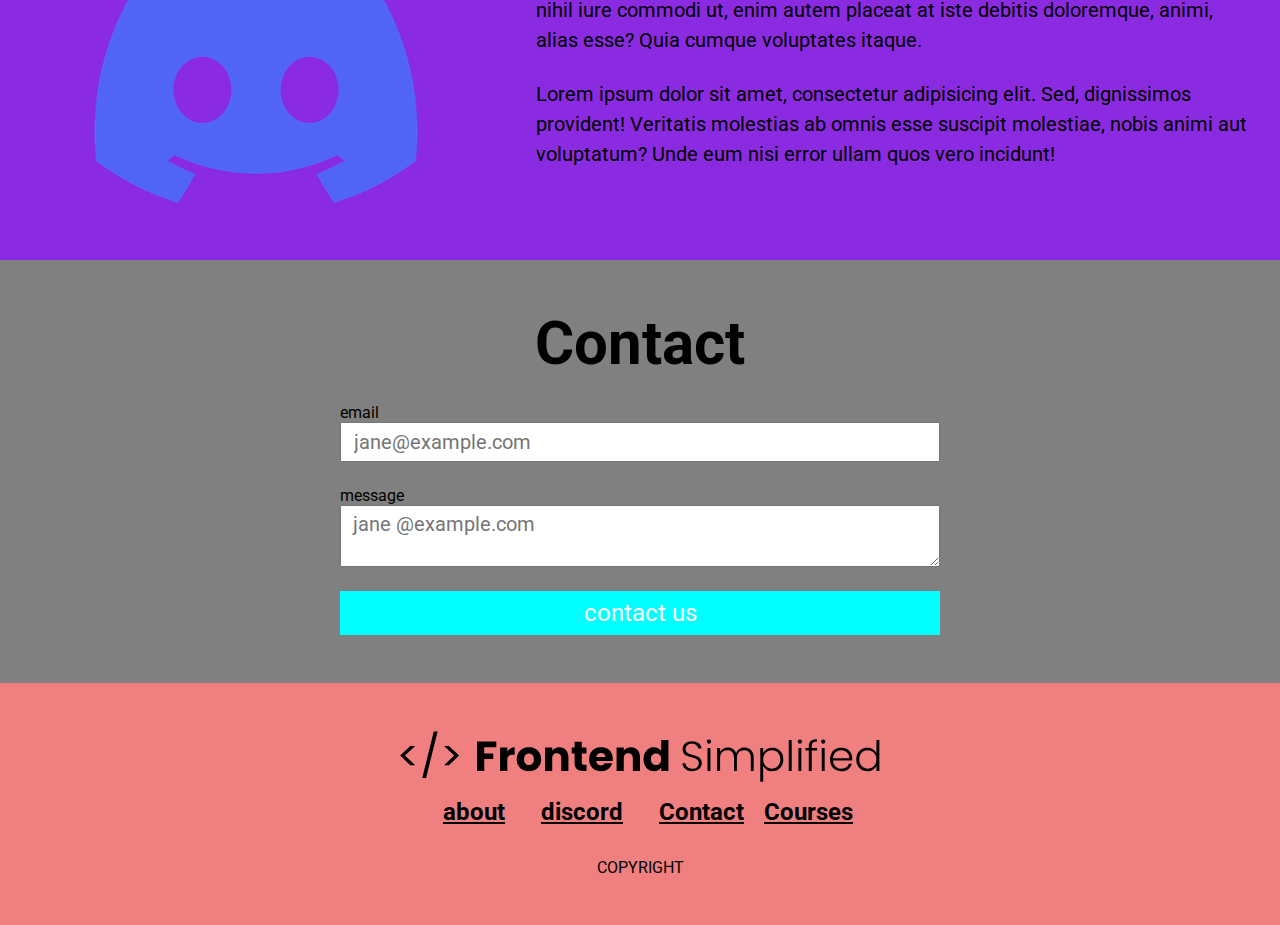
==== commit 5202ff92: "emphasise the name" ====
--- a/index.html
+++ b/index.html
@@ -79,23 +79,23 @@
       </section>
 
 
-      <section id="Contact">
-        <h2>Contact</h2>
-        <form action="">
-          <span>email</span>
-          <input type="email" placeholder="jane@example.com"> 
-          <span>message</span>
-          <textarea type="text" placeholder="jane @example.com"></textarea>
-          <button>contact us!</button>
-        </form>
-      </section>
-    </main>
+  <section id="Contact">
+  <h2>Contact</h2>
+    <form action="">
+      <span>email</span>
+      <input type="email" placeholder="jane@example.com"> 
+      <span>message</span>
+      <textarea type="text" placeholder="jane @example.com"></textarea>
+      <button>contact us</button>
+     </form>
+  </section>
+ </main>
 <footer>
-  <img src="./POOP/FES.svg" alt="">
-  <div>
-    <a href="#about"></a>
-    <a href="#discord"></a>
-    <a href="#contact"></a>
+  <img class="footer__logo" src="./POOP/FES.svg" alt="">
+  <div class="footer__links">
+    <a class="footer__link" href="#about">about</a>
+    <a class="footer__link" href="#discord">discord</a>
+    <a class="footer__link" href="#contact">Contact</a>
     <a href="">Courses</a>
     </div>
     <p>COPYRIGHT</p>
--- a/style.css
+++ b/style.css
@@ -70,11 +70,16 @@
 }
 
 
+/*
+ABOUT
 
-#about{
+*/
+
+
+
+#about {
   background-color: yellow;
 }
-
 
 h2 {
   font-size: 60px;
@@ -108,7 +113,9 @@
   margin-bottom: 24px;
 }
 
-#about,#discord,#contact {
+#about,
+#discord,
+#Contact,footer{
   padding: 48px 0;
 }
 
@@ -117,7 +124,7 @@
 
 */
 
-#discord{
+#discord {
   background-color: blueviolet;
 }
 
@@ -126,13 +133,43 @@
 
 */
 
-#contact{
-  background-color:gray;
+#Contact {
+  background-color: gray;
 }
-form{
+form {
   width: 100%;
   max-width: 600px;
   display: flex;
   flex-direction: column;
   margin: 0 auto;
+}
+
+input, textarea{
+  margin-bottom: 24px;
+  font-size: 20px;
+  padding: 6px 12px;
+}
+
+/*
+FOOTER
+*/
+
+footer{
+  background-color: lightcoral;
+  display: flex;
+  flex-direction: column;
+  align-items: center;
+}
+
+.footer__logo{
+  max-width: 480px;
+  margin-bottom: 16px;
+}
+
+.footer__links{
+  margin-bottom: 32px;
+}
+
+.footer__link{
+  padding: 0 16px;
 }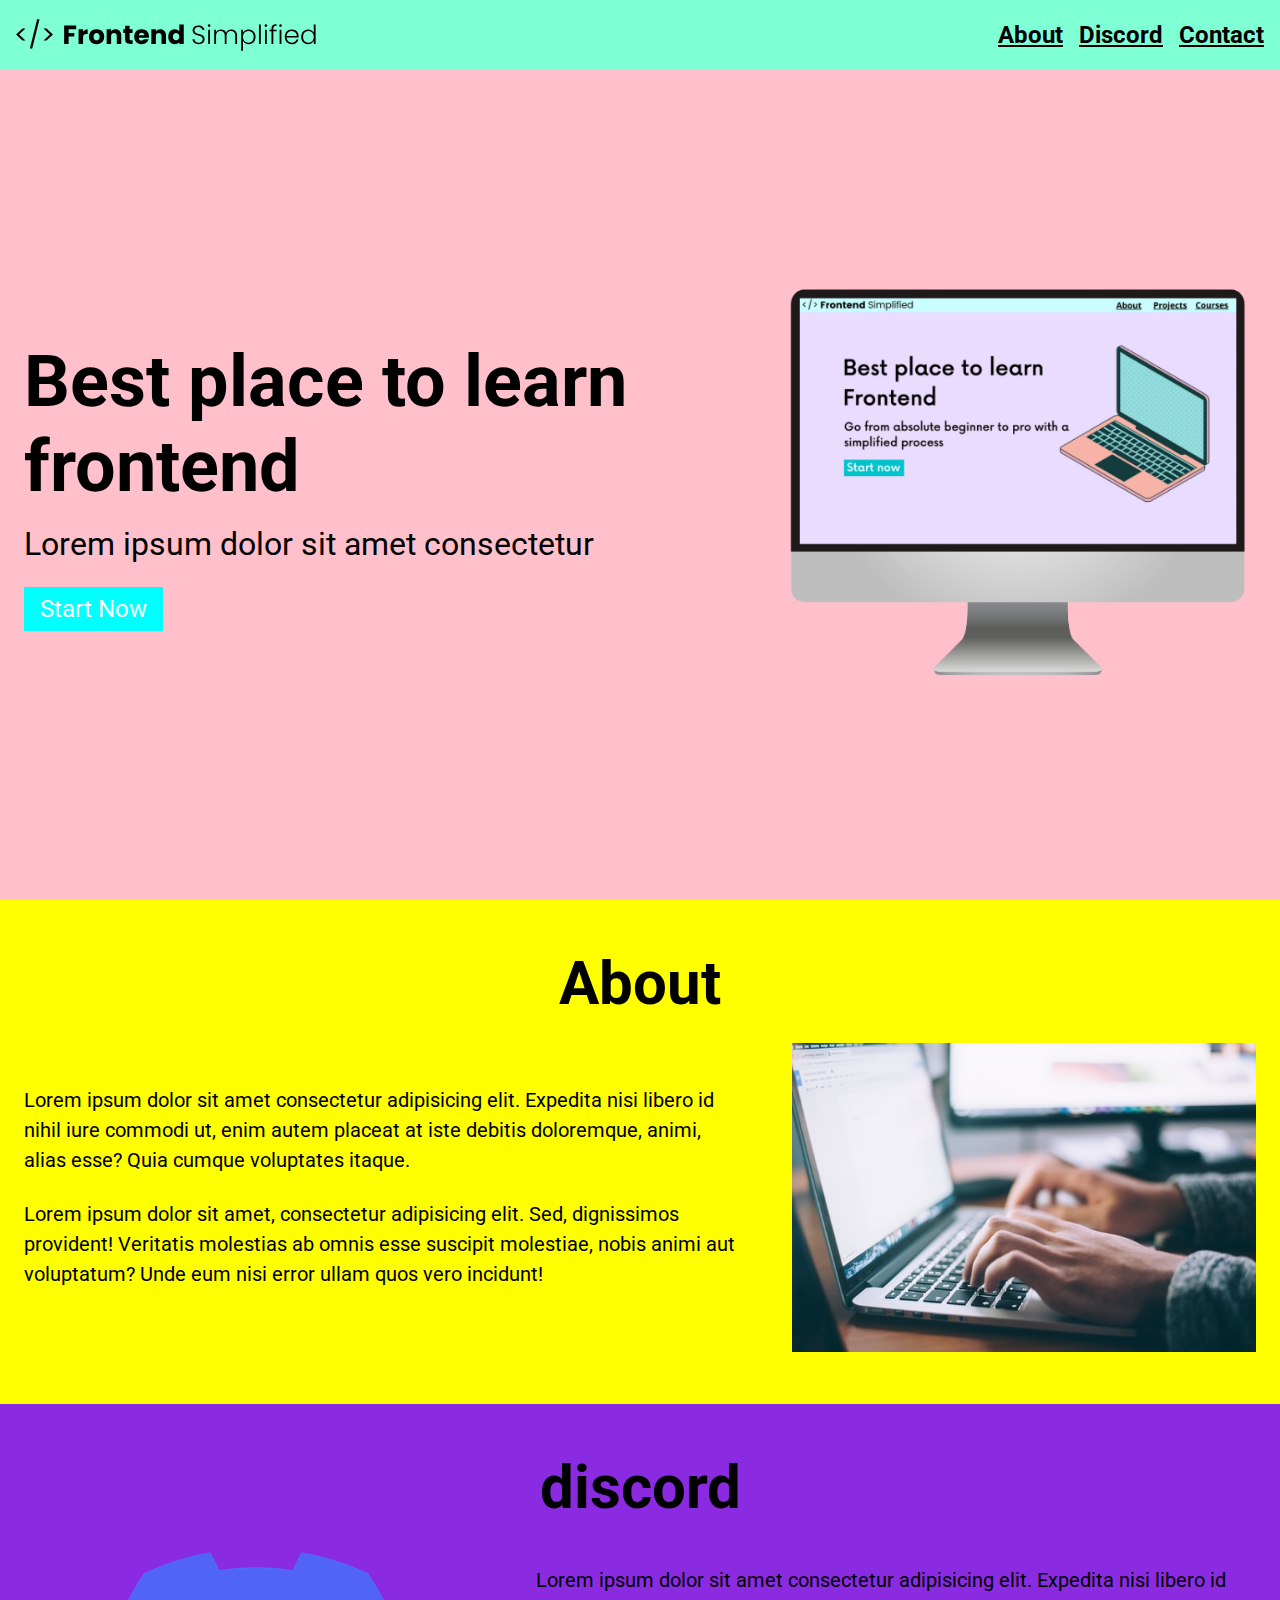
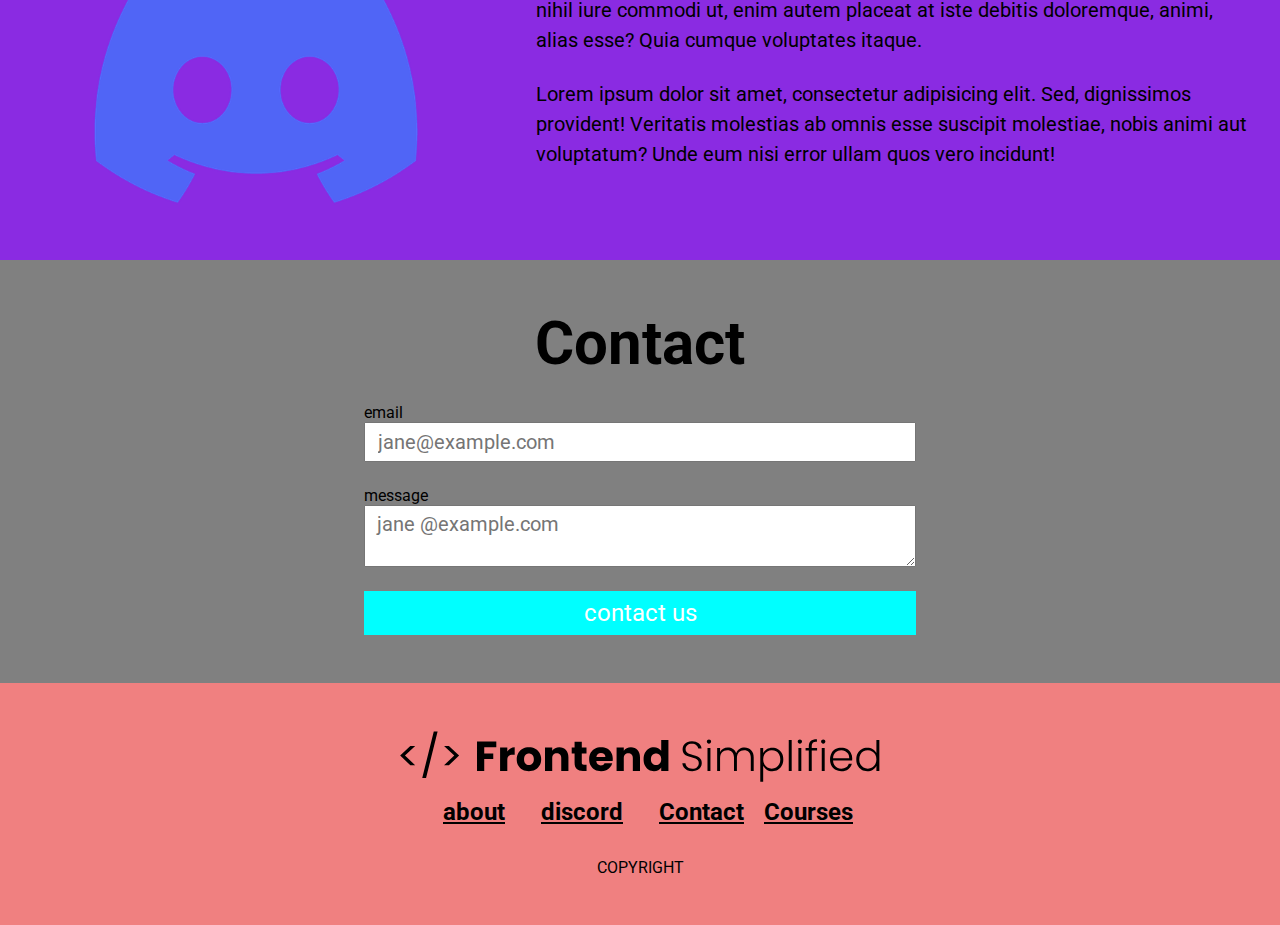
==== commit 351e2cdf: "emphasise the name" ====
--- a/index.html
+++ b/index.html
@@ -21,10 +21,10 @@
       <header>
         <div>
           <div class="row">
+            <div class="home_description">
             <h1>Best place to learn frontend</h1>
-          </div>
-          <p class="subheader">Lorem ipsum dolor sit amet consectetur</p>
-          <button>Start Now</button>
+           <p class="subheader">Lorem ipsum dolor sit amet consectetur</p>
+           <button class="home_description--button">Start Now</button>
          </div>
          <figure>
           <img src="./POOP/laptop.png" class="lap" alt="home page" />
@@ -35,6 +35,7 @@
     <main>
       <section id="about">
         <h2>About</h2>
+       <div class="row">
         <div  class="section__desription">
           <div class="section__desription--wrapper">
           <p class="section__desription--para">
@@ -54,9 +55,11 @@
         <img src="./POOP/about.jpg" alt="" />
        </figure>
        </div>
+      </div>
        </section>
       <section id="discord">
         <h2>discord</h2>
+        <div class="row">
         <div class="section__desription">
         <figure class="about__img--wrapper">
           <img src="./POOP/discord.png" alt="" />
--- a/style.css
+++ b/style.css
@@ -67,15 +67,13 @@
   display: flex;
   align-items: center;
   justify-content: center;
-}
-
+  margin: 0 auto;
+}
 
 /*
 ABOUT
 
 */
-
-
 
 #about {
   background-color: yellow;
@@ -115,7 +113,8 @@
 
 #about,
 #discord,
-#Contact,footer{
+#Contact,
+footer {
   padding: 48px 0;
 }
 
@@ -142,9 +141,11 @@
   display: flex;
   flex-direction: column;
   margin: 0 auto;
-}
-
-input, textarea{
+  padding: 0 24px;
+}
+
+input,
+textarea {
   margin-bottom: 24px;
   font-size: 20px;
   padding: 6px 12px;
@@ -154,22 +155,92 @@
 FOOTER
 */
 
-footer{
+footer {
   background-color: lightcoral;
   display: flex;
   flex-direction: column;
   align-items: center;
 }
 
-.footer__logo{
+.footer__logo {
   max-width: 480px;
   margin-bottom: 16px;
 }
 
+.footer__links {
+  margin-bottom: 32px;
+}
+
+.footer__link {
+  padding: 0 16px;
+}
+
+/* SMALL PHONES, TABLETS,LARGE SMARTPHONES */
+@media (max-width: 728px) {
+  .row {
+    flex-direction: column;
+  }
+
+  .home__description {
+    margin-bottom: 24px;
+    display: flex;
+    flex-direction: column;
+    align-items: center;
+  }
+
+  .home__description--button{
+    max-width: 240px;
+  }
+
+
+  h1 {
+    text-align: center;
+    font-size: 50px;
+  }
+
+  .subheader {
+    text-align: center;
+    font-size: 20px;
+  }
+
+ ul{
+  display: none;
+
+ }
+
+.section__desription{
+  flex-direction: column;
+}
+
+
+.section__desription--wrapper{
+  width: 100%;
+}
+
+
+.about__img--wrapper{
+  width: 100%;
+}
+
+#discord .section__desription{
+  flex-direction: column-reverse;
+}
+
+.footer__logo{
+max-width: 360px;
+}
+
+footer{
+  padding: 48px 24px;
+}
+
+.footer__link{
+  padding: 0 8px;
+  font-size: 10px;
+}
+
 .footer__links{
-  margin-bottom: 32px;
-}
-
-.footer__link{
-  padding: 0 16px;
-}+  margin-bottom: 24px;
+}
+
+}
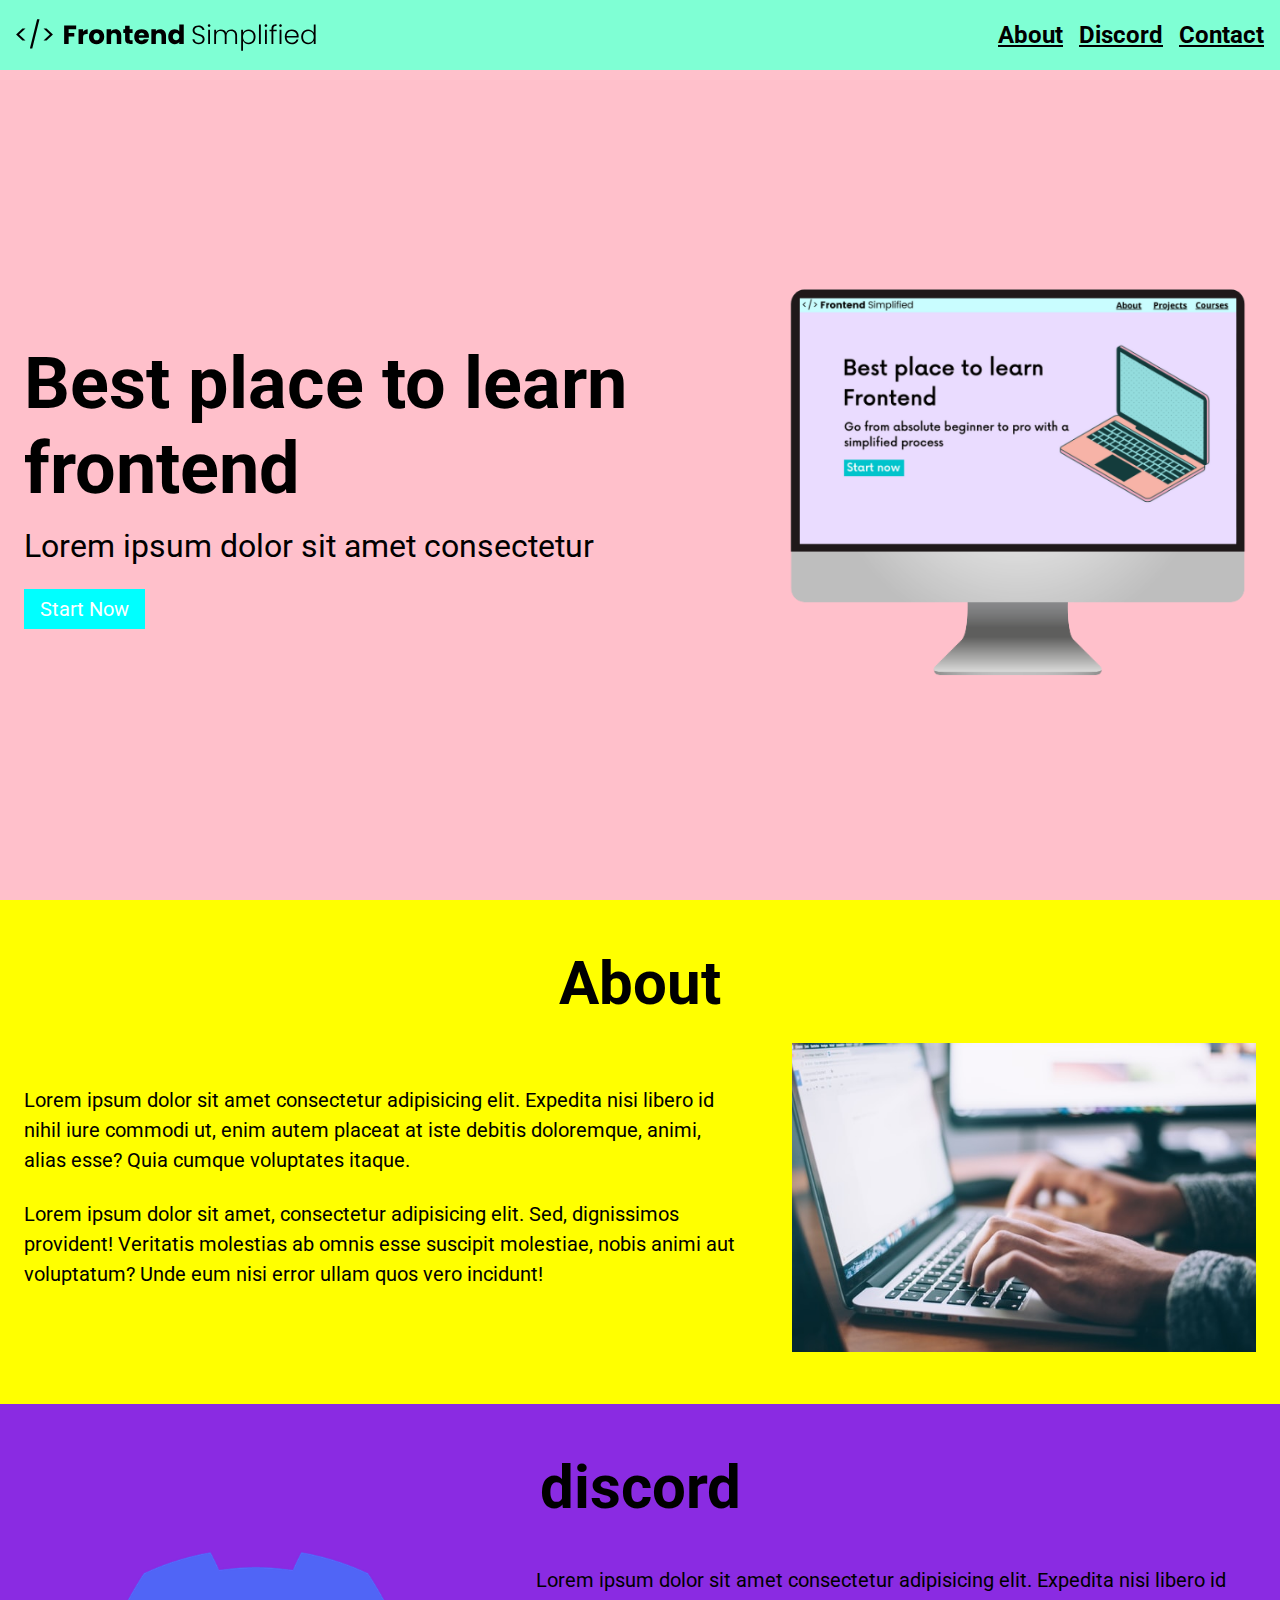
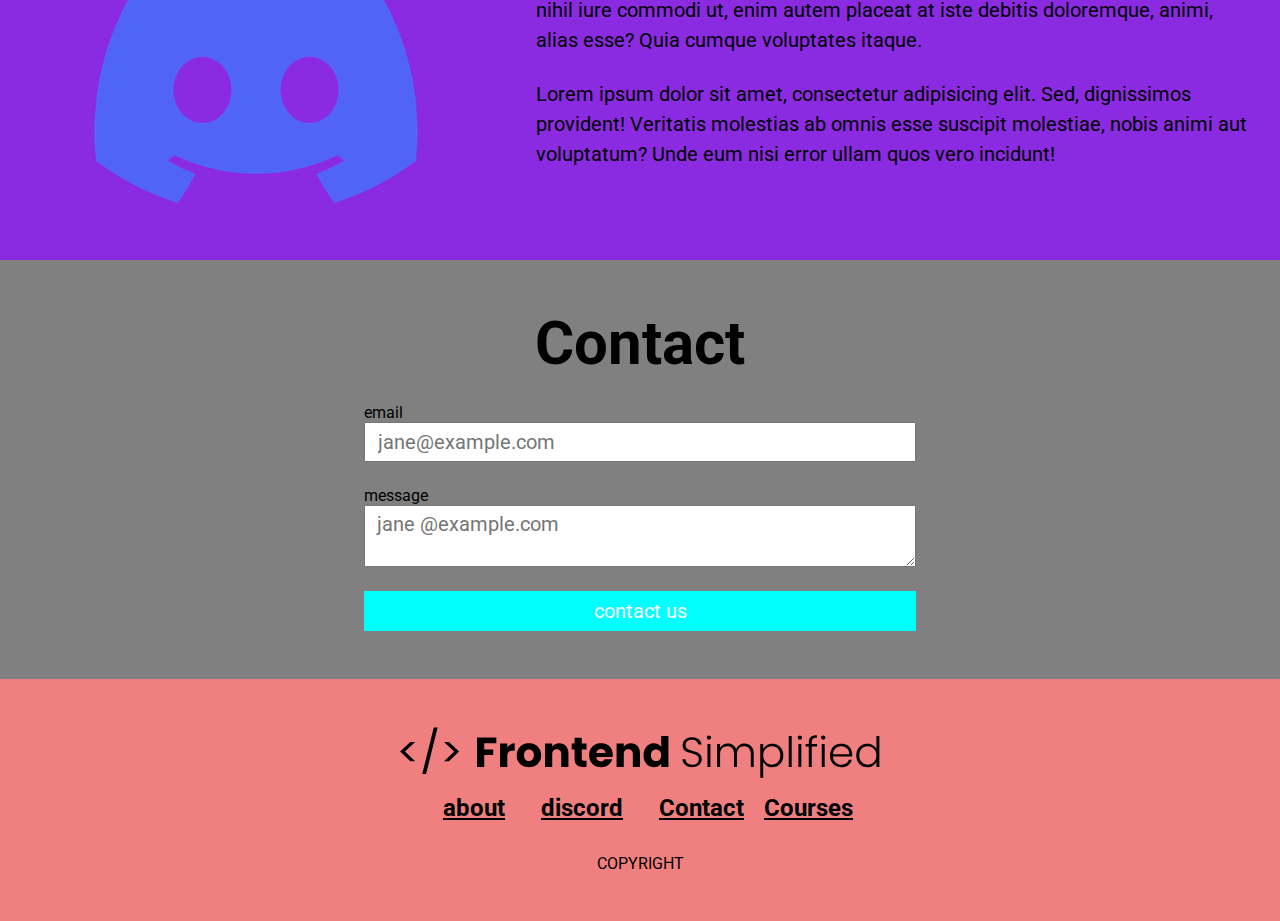
==== commit 0feebd66: "first commit" ====
--- a/index.html
+++ b/index.html
@@ -18,6 +18,18 @@
           <li><a href="#contact">Contact</a></li>
         </ul>
       </nav>
+
+
+
+
+
+
+
+
+
+
+
+      
       <header>
         <div>
           <div class="row">
--- a/style.css
+++ b/style.css
@@ -39,7 +39,7 @@
   color: white;
   border: none;
   padding: 8px 16px;
-  font-size: 24px;
+  font-size:20px;
   cursor: pointer;
 }
 
@@ -181,21 +181,20 @@
     flex-direction: column;
   }
 
-  .home__description {
-    margin-bottom: 24px;
+  .home_description {
+    margin-bottom: 16px;
     display: flex;
     flex-direction: column;
     align-items: center;
   }
 
-  .home__description--button{
-    max-width: 240px;
-  }
-
+  .home_description--button {
+    max-width: 300px;
+  }
 
   h1 {
     text-align: center;
-    font-size: 50px;
+    font-size: 30px;
   }
 
   .subheader {
@@ -203,44 +202,44 @@
     font-size: 20px;
   }
 
- ul{
-  display: none;
-
- }
-
-.section__desription{
-  flex-direction: column;
-}
-
-
-.section__desription--wrapper{
-  width: 100%;
-}
-
-
-.about__img--wrapper{
-  width: 100%;
-}
-
-#discord .section__desription{
-  flex-direction: column-reverse;
-}
-
-.footer__logo{
-max-width: 360px;
-}
-
-footer{
-  padding: 48px 24px;
-}
-
-.footer__link{
-  padding: 0 8px;
-  font-size: 10px;
-}
-
-.footer__links{
-  margin-bottom: 24px;
-}
-
-}
+  ul {
+    display: none;
+  }
+
+  .section__desription {
+    flex-direction: column;
+  }
+
+  .section__desription--wrapper {
+    width: 100%;
+  }
+
+  .about__img--wrapper {
+    width: 100%;
+  }
+
+  #discord .section__desription {
+    flex-direction: column-reverse;
+  }
+
+  .footer__logo {
+    max-width: 360px;
+  }
+
+  footer {
+    padding: 48px 24px;
+  }
+
+  .footer__link {
+    padding: 0 8px;
+    font-size: 10px;
+  }
+
+  .footer__links {
+    margin-bottom: 24px;
+  }
+
+  .home_description--button{
+    max-width: 240px;
+  }
+}
